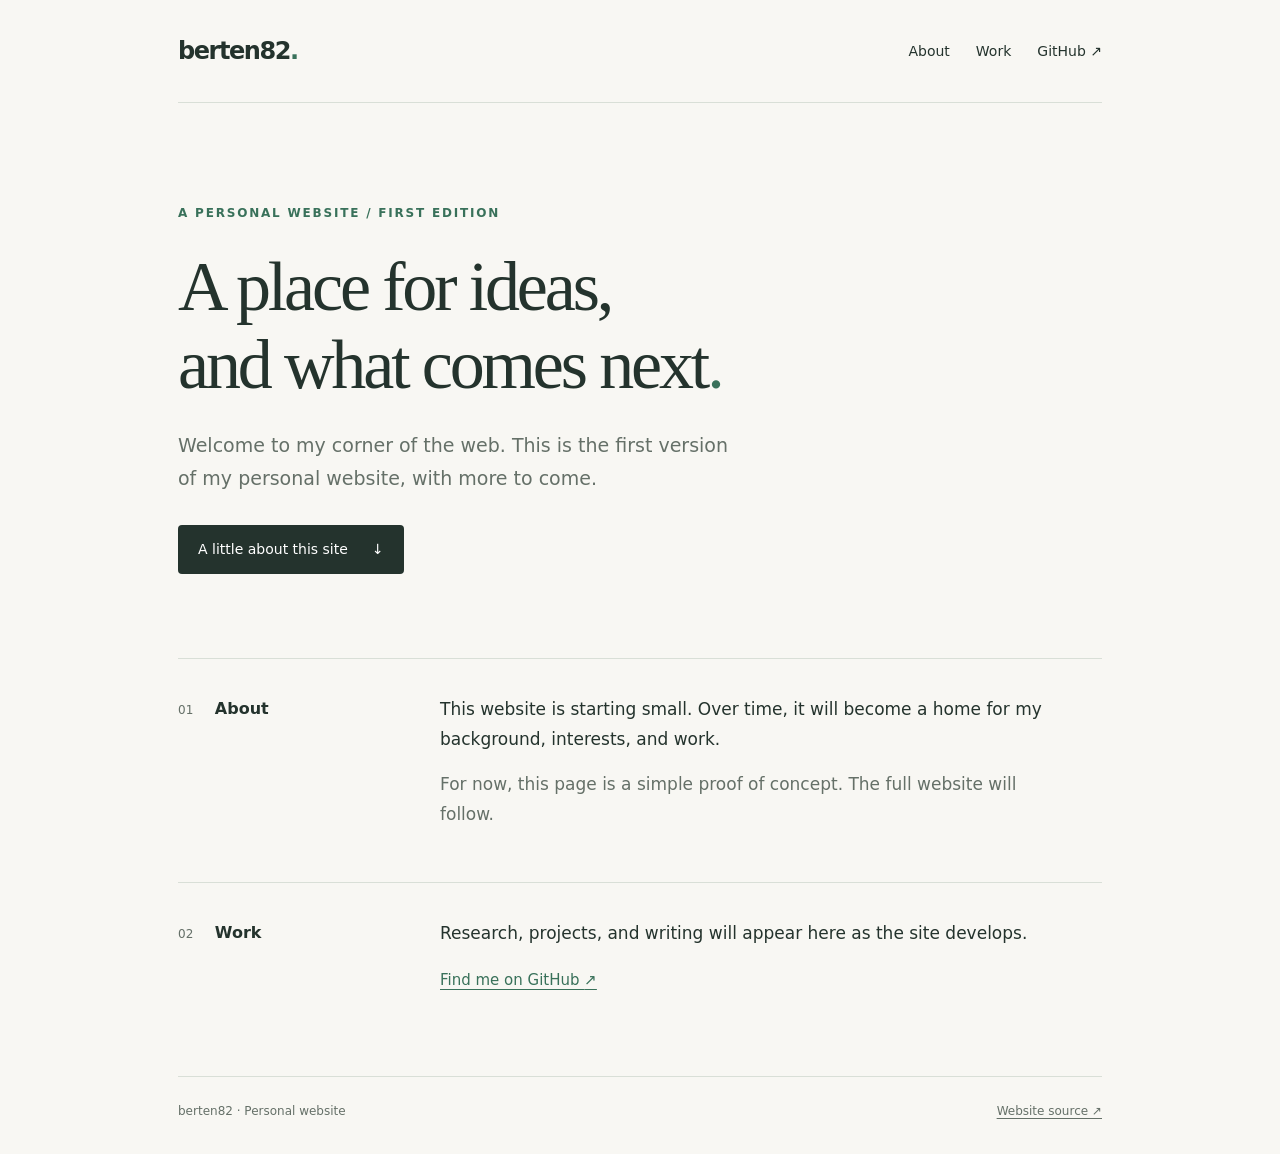
==== index.html @ 826ef854 "Create personal website proof of concept" ====
<!doctype html>
<html lang="en">
<head>
  <meta charset="utf-8">
  <meta name="viewport" content="width=device-width, initial-scale=1">
  <meta name="description" content="The personal website of berten82. A first home for future research, projects, and writing.">
  <title>berten82 | Personal website</title>
  <link rel="stylesheet" href="style.css">
</head>
<body>
  <a class="skip-link" href="#main">Skip to content</a>
  <div class="page">
    <header>
      <a class="brand" href="#home">berten82<span aria-hidden="true">.</span></a>
      <nav aria-label="Main navigation">
        <a href="#about">About</a>
        <a href="#work">Work</a>
        <a href="https://github.com/berten82">GitHub &nearr;</a>
      </nav>
    </header>
    <main id="main">
      <section class="intro" id="home" aria-labelledby="intro-title">
        <p class="eyebrow">A personal website / First edition</p>
        <h1 id="intro-title">A place for ideas,<br>and what comes next<span>.</span></h1>
        <p class="lead">Welcome to my corner of the web. This is the first version of my personal website, with more to come.</p>
        <a class="button" href="#about">A little about this site <span aria-hidden="true">&darr;</span></a>
      </section>
      <section class="section-row" id="about" aria-labelledby="about-title">
        <h2 id="about-title"><span class="number">01</span> About</h2>
        <div>
          <p>This website is starting small. Over time, it will become a home for my background, interests, and work.</p>
          <p class="muted">For now, this page is a simple proof of concept. The full website will follow.</p>
        </div>
      </section>
      <section class="section-row" id="work" aria-labelledby="work-title">
        <h2 id="work-title"><span class="number">02</span> Work</h2>
        <div>
          <p>Research, projects, and writing will appear here as the site develops.</p>
          <a class="text-link" href="https://github.com/berten82">Find me on GitHub <span aria-hidden="true">&nearr;</span></a>
        </div>
      </section>
    </main>
    <footer>
      <p>berten82 &middot; Personal website</p>
      <a href="https://github.com/berten82/berten82.github.io">Website source &nearr;</a>
    </footer>
  </div>
</body>
</html>
---- style.css ----
:root { color-scheme: light; --paper: #f8f7f3; --ink: #24332d; --muted: #657068; --accent: #39715a; --line: #d9dfd7; }
* { box-sizing: border-box; }
html { scroll-behavior: smooth; scroll-padding-top: 2rem; }
body { margin: 0; background: var(--paper); color: var(--ink); font: 17px/1.75 system-ui, -apple-system, "Segoe UI", sans-serif; }
a { color: inherit; text-underline-offset: .25em; }
a:hover { color: var(--accent); }
a:focus-visible { outline: 3px solid var(--accent); outline-offset: 6px; }
.page { max-width: 1020px; margin: auto; padding: 0 48px; }
header { display: flex; align-items: center; justify-content: space-between; gap: 24px; padding: 30px 0; border-bottom: 1px solid var(--line); }
.brand { font-size: 24px; font-weight: 650; letter-spacing: -.06em; text-decoration: none; }
.brand span, h1 span { color: var(--accent); }
nav { display: flex; flex-wrap: wrap; gap: 26px; font-size: 14px; }
nav a { text-decoration: none; }
.intro { padding: 88px 0 84px; }
.eyebrow { font-size: 12px; text-transform: uppercase; letter-spacing: .15em; color: var(--accent); font-weight: 650; }
h1 { font: normal clamp(42px, 6.2vw, 70px)/1.12 Georgia, "Times New Roman", serif; letter-spacing: -.045em; margin: 24px 0; }
.lead { max-width: 570px; color: var(--muted); font-size: 19px; margin-bottom: 30px; }
.button { display: inline-flex; align-items: center; gap: 24px; padding: 12px 20px; background: var(--ink); color: white; border-radius: 4px; text-decoration: none; font-size: 14px; }
.button:hover { background: var(--accent); color: white; }
.section-row { display: grid; grid-template-columns: 230px 1fr; gap: 32px; border-top: 1px solid var(--line); padding: 36px 0; }
h2 { font-size: 16px; font-weight: 600; margin: 0; }
.number { color: var(--muted); font-size: 12px; margin-right: 16px; font-weight: 400; }
.section-row p { margin: 0 0 16px; max-width: 610px; }
.muted { color: var(--muted); }
.text-link { color: var(--accent); font-size: 15px; }
footer { margin-top: 46px; padding: 24px 0 32px; display: flex; justify-content: space-between; gap: 16px; border-top: 1px solid var(--line); color: var(--muted); font-size: 12px; }
footer p { margin: 0; }
.skip-link { position: absolute; left: 16px; top: -80px; padding: 10px 16px; background: var(--ink); color: white; }
.skip-link:focus { top: 8px; }
@media (max-width: 640px) {
  .page { padding: 0 24px; }
  header { align-items: flex-start; gap: 18px; }
  nav { gap: 16px; padding-top: 6px; font-size: 12px; }
  .intro { padding: 60px 0; }
  .lead { font-size: 17px; }
  .section-row { grid-template-columns: 1fr; gap: 18px; padding: 28px 0; }
  footer { flex-direction: column; gap: 4px; }
}
@media (prefers-reduced-motion: reduce) { html { scroll-behavior: auto; } }
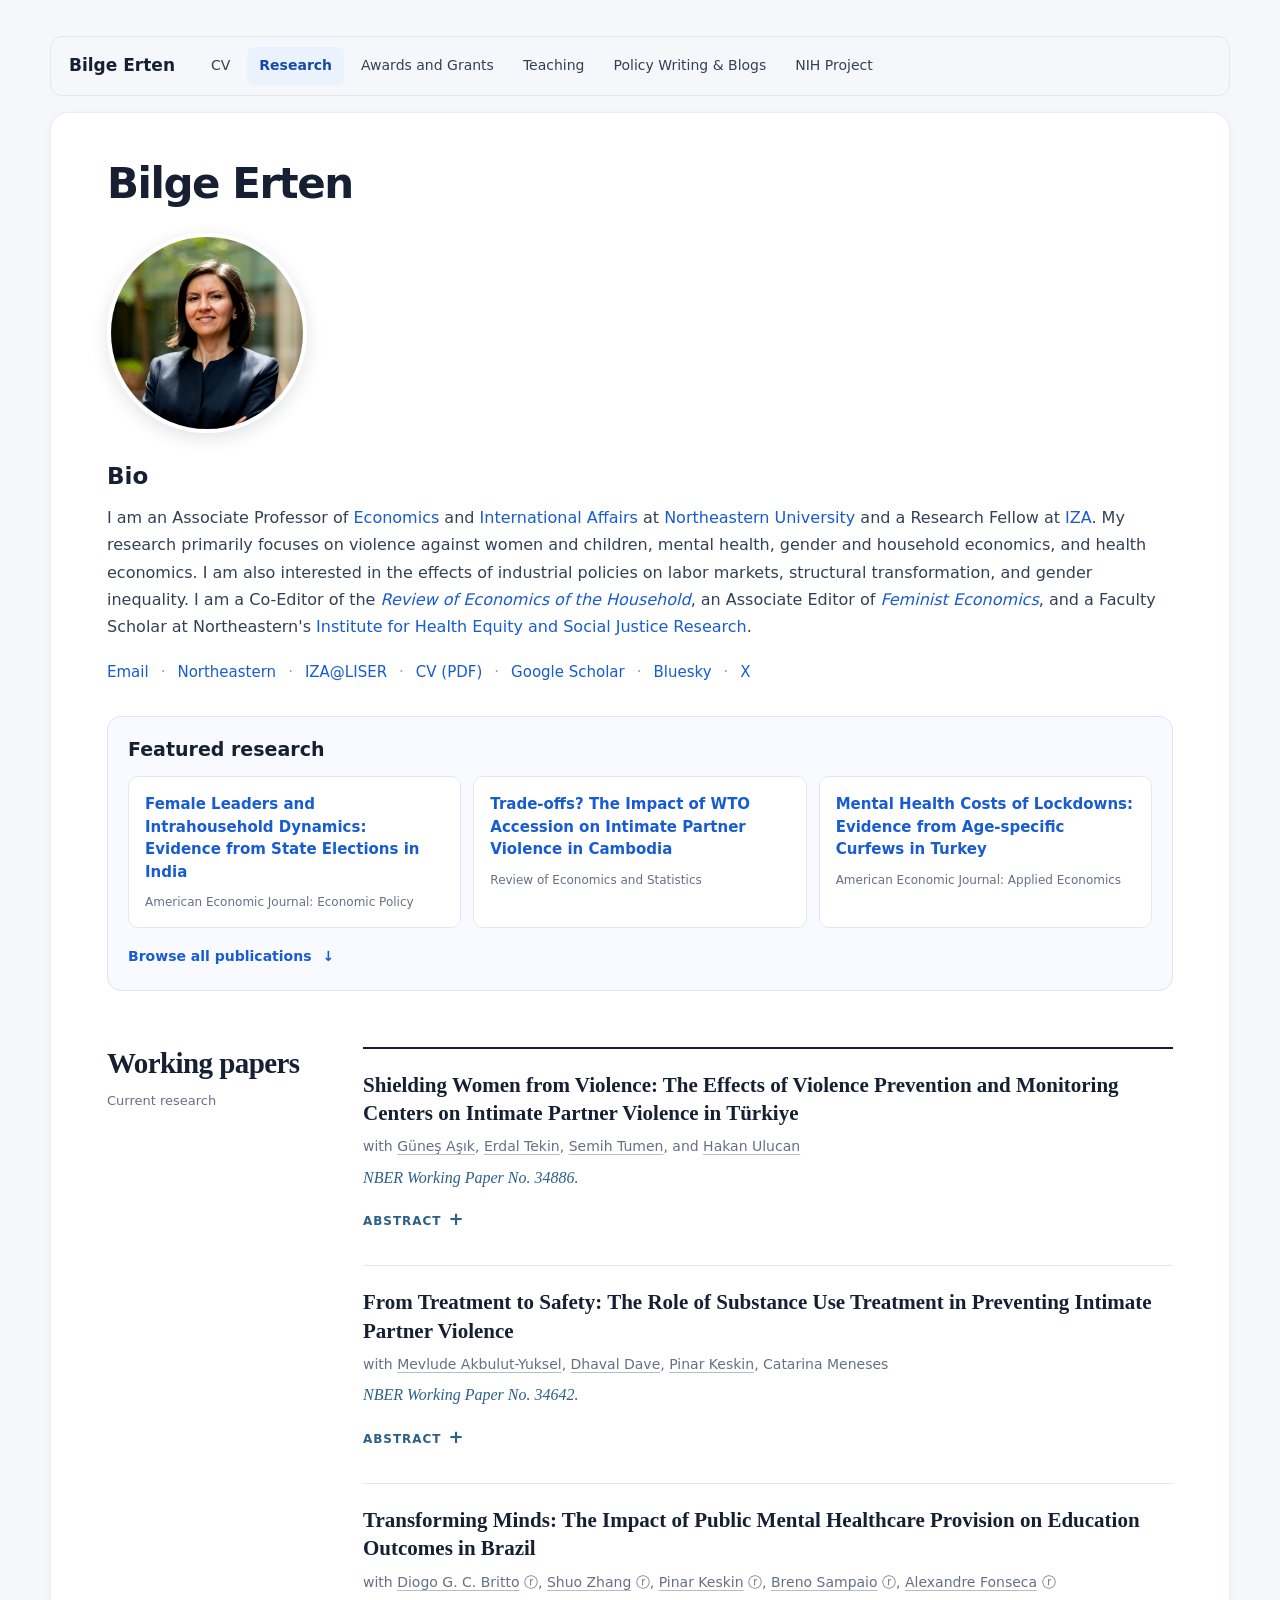
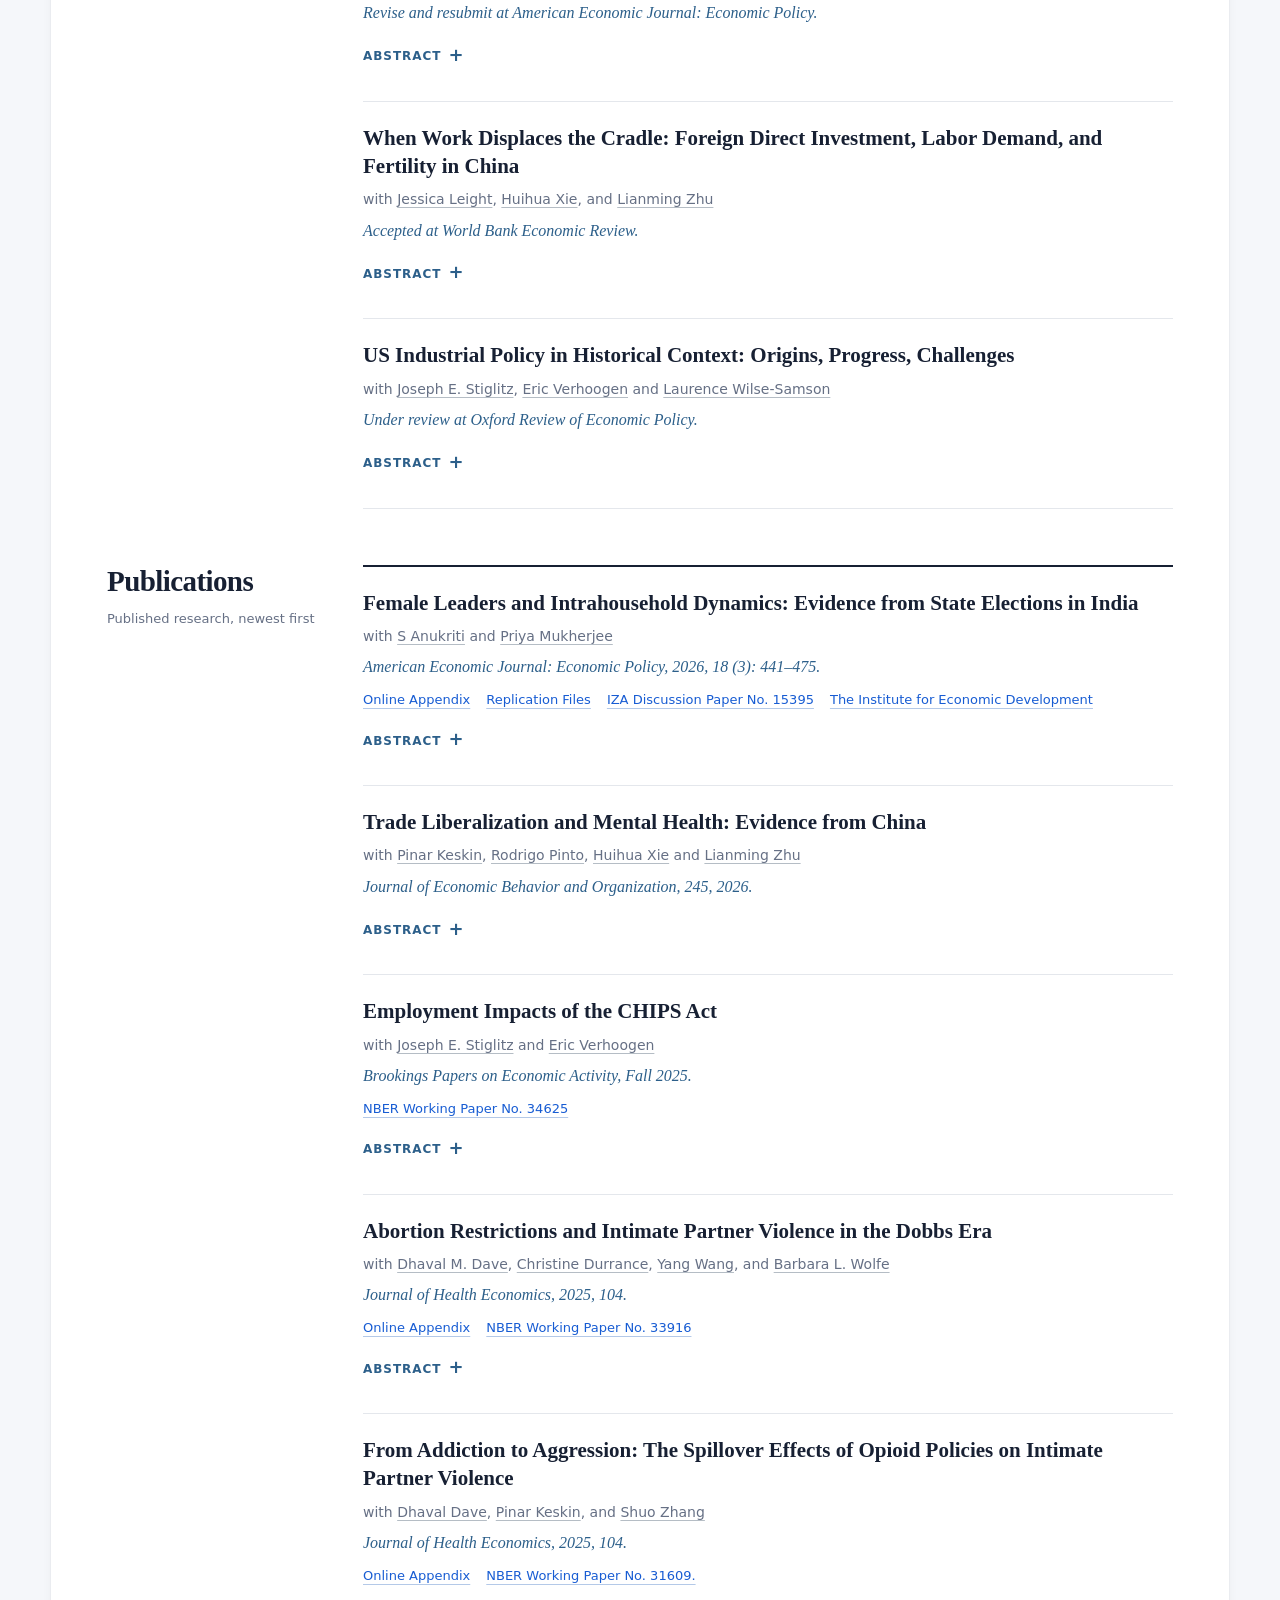
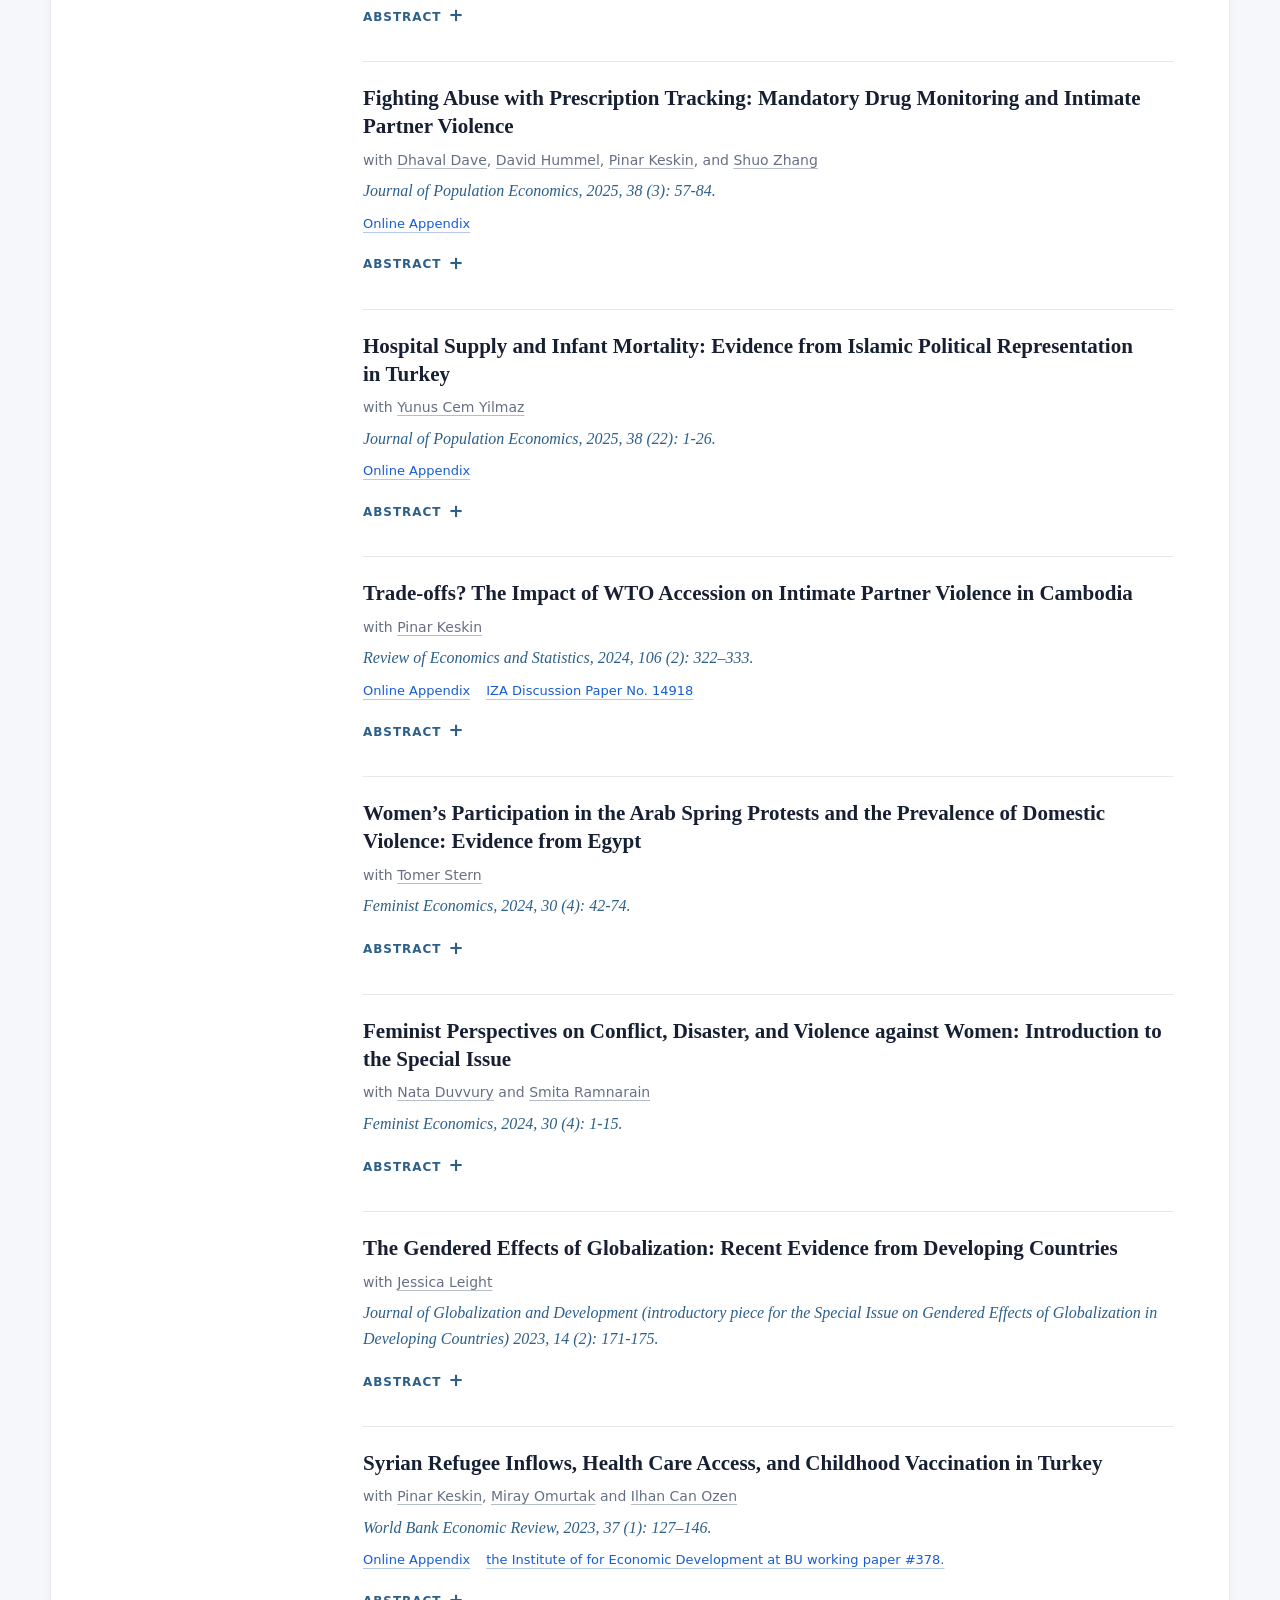
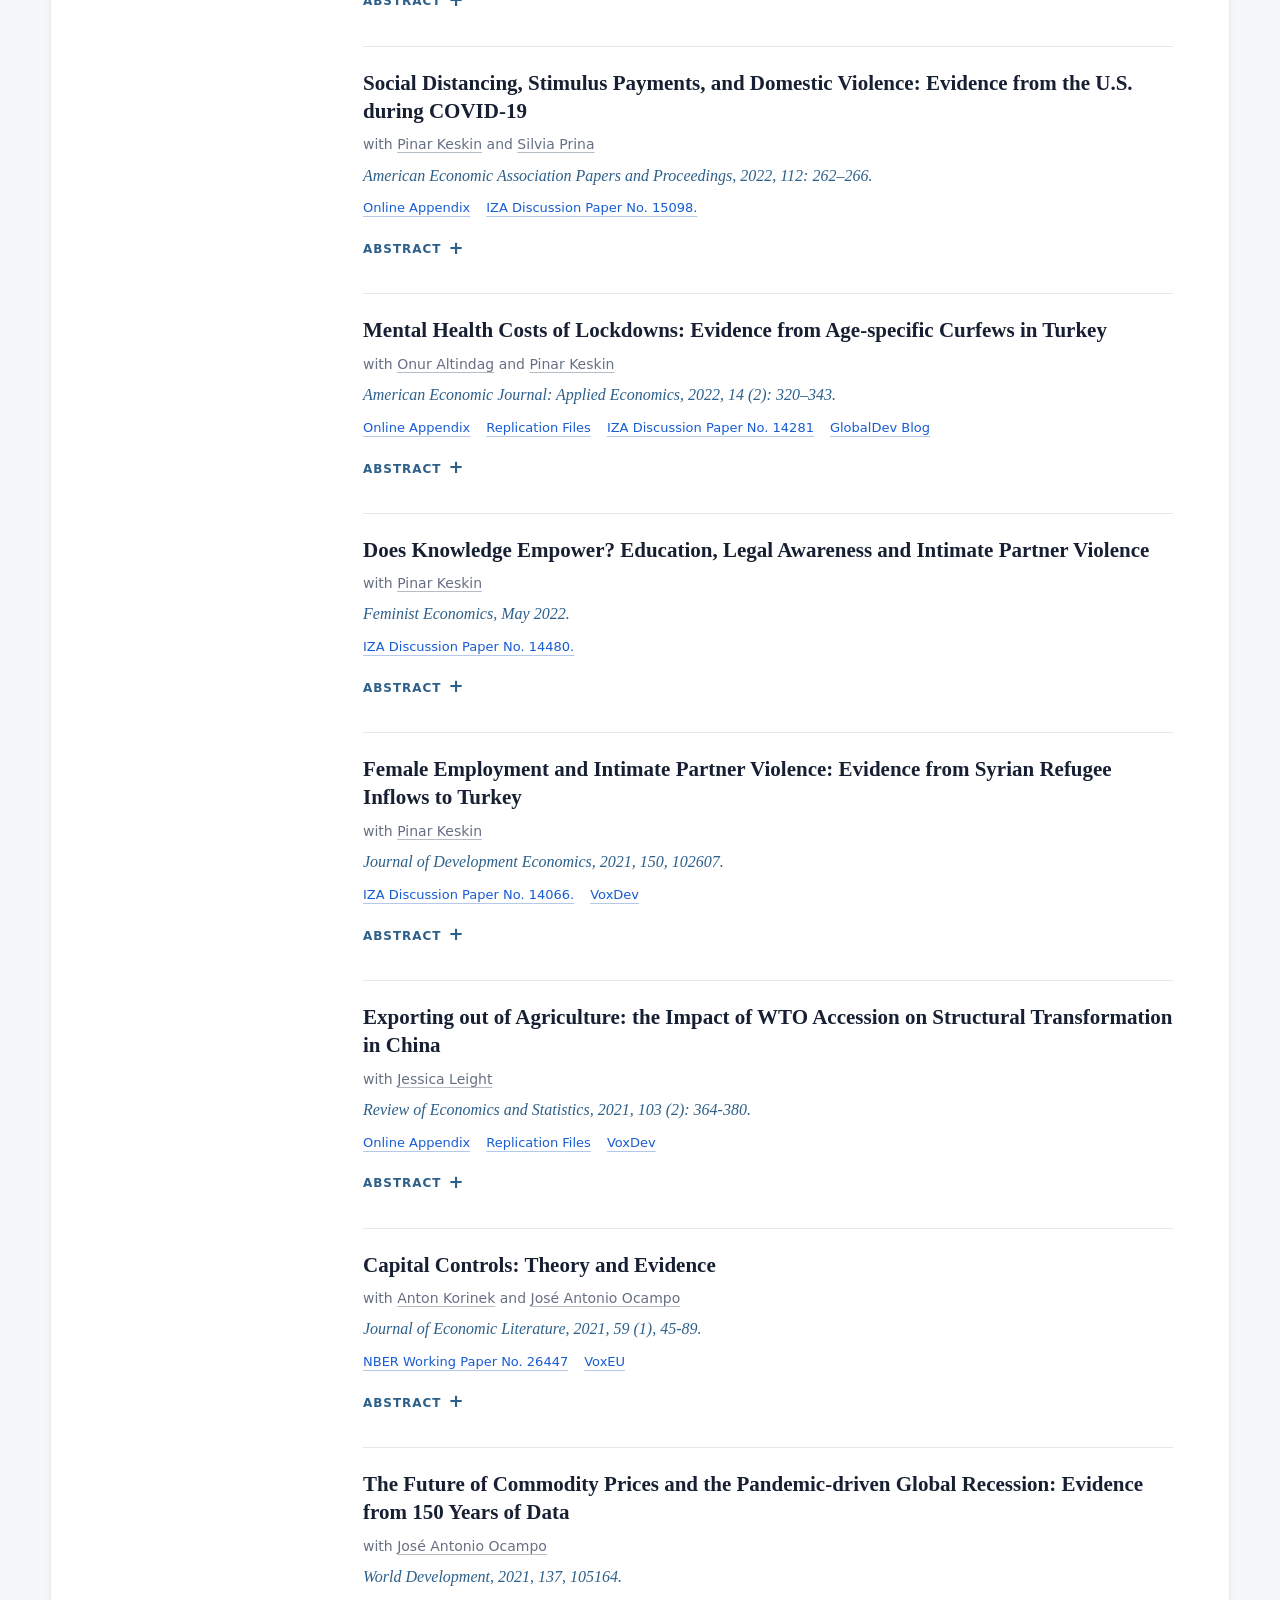
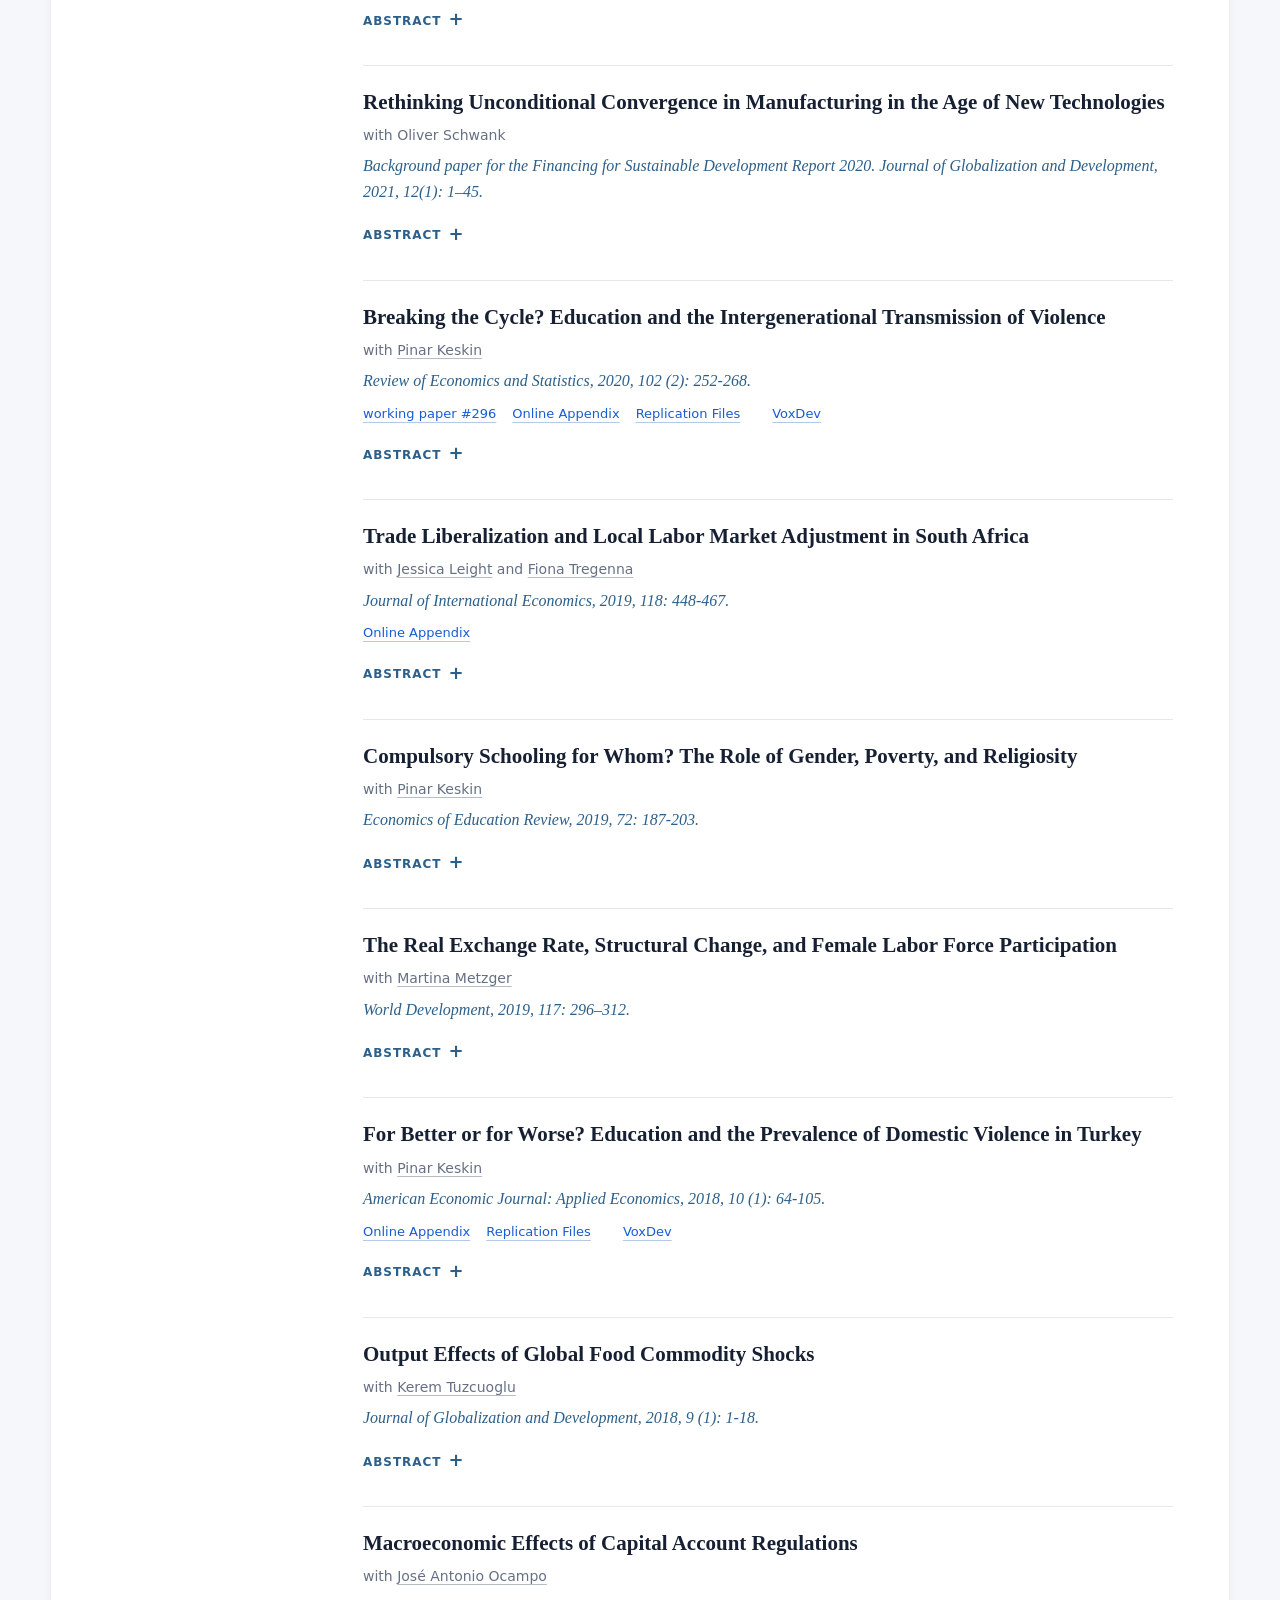
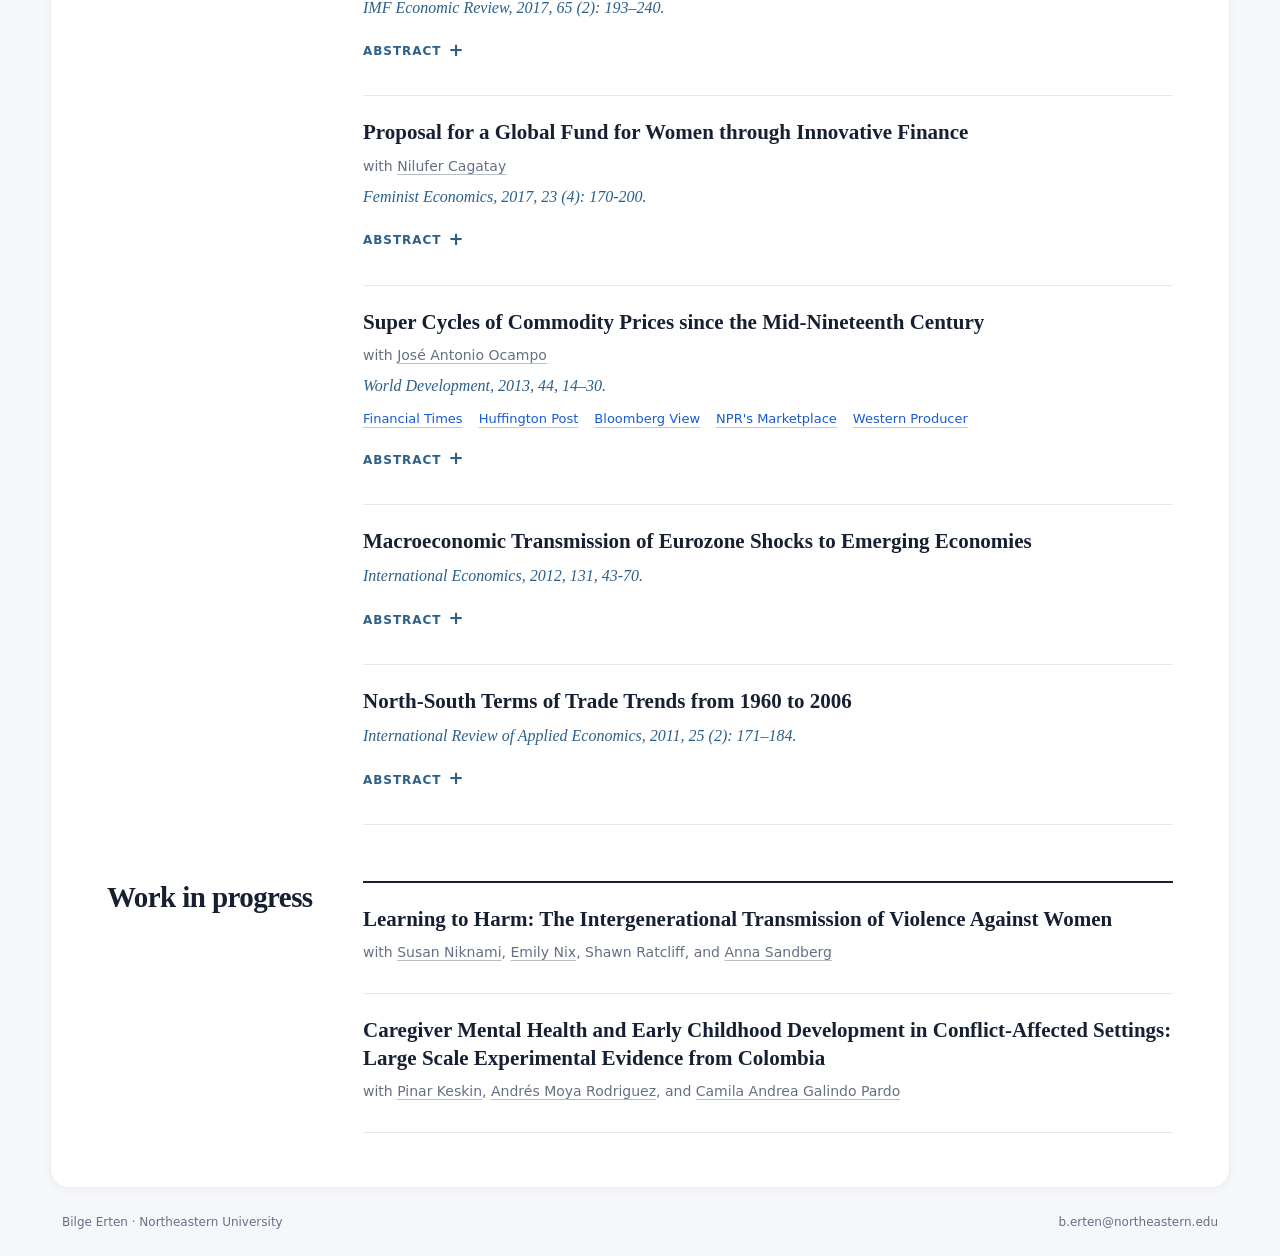
==== commit 3fc52cf9: "Build Bilge Erten academic website" ====
--- a/index.html
+++ b/index.html
@@ -1,49 +1,10 @@
 <!doctype html>
-<html lang="en">
-<head>
-  <meta charset="utf-8">
-  <meta name="viewport" content="width=device-width, initial-scale=1">
-  <meta name="description" content="The personal website of berten82. A first home for future research, projects, and writing.">
-  <title>berten82 | Personal website</title>
-  <link rel="stylesheet" href="style.css">
-</head>
-<body>
-  <a class="skip-link" href="#main">Skip to content</a>
-  <div class="page">
-    <header>
-      <a class="brand" href="#home">berten82<span aria-hidden="true">.</span></a>
-      <nav aria-label="Main navigation">
-        <a href="#about">About</a>
-        <a href="#work">Work</a>
-        <a href="https://github.com/berten82">GitHub &nearr;</a>
-      </nav>
-    </header>
-    <main id="main">
-      <section class="intro" id="home" aria-labelledby="intro-title">
-        <p class="eyebrow">A personal website / First edition</p>
-        <h1 id="intro-title">A place for ideas,<br>and what comes next<span>.</span></h1>
-        <p class="lead">Welcome to my corner of the web. This is the first version of my personal website, with more to come.</p>
-        <a class="button" href="#about">A little about this site <span aria-hidden="true">&darr;</span></a>
-      </section>
-      <section class="section-row" id="about" aria-labelledby="about-title">
-        <h2 id="about-title"><span class="number">01</span> About</h2>
-        <div>
-          <p>This website is starting small. Over time, it will become a home for my background, interests, and work.</p>
-          <p class="muted">For now, this page is a simple proof of concept. The full website will follow.</p>
-        </div>
-      </section>
-      <section class="section-row" id="work" aria-labelledby="work-title">
-        <h2 id="work-title"><span class="number">02</span> Work</h2>
-        <div>
-          <p>Research, projects, and writing will appear here as the site develops.</p>
-          <a class="text-link" href="https://github.com/berten82">Find me on GitHub <span aria-hidden="true">&nearr;</span></a>
-        </div>
-      </section>
-    </main>
-    <footer>
-      <p>berten82 &middot; Personal website</p>
-      <a href="https://github.com/berten82/berten82.github.io">Website source &nearr;</a>
-    </footer>
-  </div>
-</body>
-</html>
+<html lang="en"><head><meta charset="utf-8"><meta name="viewport" content="width=device-width, initial-scale=1">
+<title>Research | Bilge Erten</title><meta name="description" content="Bilge Erten, Associate Professor of Economics and International Affairs at Northeastern University. Research on gender, health, and development economics.">
+<link rel="icon" href="images/favicon.svg" type="image/svg+xml"><link rel="stylesheet" href="style.css"></head>
+<body><a class="skip-link" href="#main">Skip to content</a><div class="site-shell">
+<header class="site-header"><a class="brand" href="index.html">Bilge Erten</a><nav aria-label="Main navigation"><a href="cv.html">CV</a><a href="index.html#working-papers" aria-current="page">Research</a><a href="awards-grants.html">Awards and Grants</a><a href="teaching.html">Teaching</a><a href="policy-writing.html">Policy Writing & Blogs</a><a href="nih-project.html">NIH Project</a></nav></header>
+<main id="main" class="site-main"><section class="profile" aria-labelledby="profile-title"><h1 id="profile-title">Bilge Erten</h1><img class="portrait" src="images/bilge-erten.jpg" alt="Portrait of Bilge Erten" width="200" height="200"><h2>Bio</h2>
+<p>I am an Associate Professor of <a href="https://cssh.northeastern.edu/economics/">Economics</a> and <a href="https://cssh.northeastern.edu/internationalaffairs/">International Affairs</a> at <a href="https://www.northeastern.edu/">Northeastern University</a> and a Research Fellow at <a href="https://www.iza.org/">IZA</a>. My research primarily focuses on violence against women and children, mental health, gender and household economics, and health economics. I am also interested in the effects of industrial policies on labor markets, structural transformation, and gender inequality. I am a Co-Editor of the <em><a href="https://link.springer.com/journal/11150">Review of Economics of the Household</a></em>, an Associate Editor of <em><a href="https://www.tandfonline.com/toc/rfec20/current">Feminist Economics</a></em>, and a Faculty Scholar at Northeastern's <a href="https://bouve.northeastern.edu/institute-of-health-equity-social-justice-research/">Institute for Health Equity and Social Justice Research</a>.</p>
+<div class="profile-links"><a href="mailto:b.erten@northeastern.edu">Email</a><a href="https://cssh.northeastern.edu/faculty/bilge-erten/">Northeastern</a><a href="https://www.iza.org/person/27939/bilge-erten">IZA@LISER</a><a href="files/BILGEERTEN_CV.pdf">CV (PDF)</a><a href="https://scholar.google.com/citations?user=eOVtUqAAAAAJ&amp;hl=en">Google Scholar</a><a href="https://bsky.app/profile/bilgeerten.bsky.social">Bluesky</a><a href="https://x.com/BilgeErten">X</a></div></section>
+<section class="featured" aria-labelledby="featured-heading"><h2 id="featured-heading">Featured research</h2><ul role="list"><li><a href="#female-leaders-and-intrahousehold-dynamics-evidence-from-state-elections-in-india">Female Leaders and Intrahousehold Dynamics: Evidence from State Elections in India</a><span>American Economic Journal: Economic Policy</span></li><li><a href="#trade-offs-the-impact-of-wto-accession-on-intimate-partner-violence-in-cambodia">Trade-offs? The Impact of WTO Accession on Intimate Partner Violence in Cambodia</a><span>Review of Economics and Statistics</span></li><li><a href="#mental-health-costs-of-lockdowns-evidence-from-age-specific-curfews-in-turkey">Mental Health Costs of Lockdowns: Evidence from Age-specific Curfews in Turkey</a><span>American Economic Journal: Applied Economics</span></li></ul><a class="browse" href="#publications">Browse all publications <span aria-hidden="true">↓</span></a></section><section class="collection" id="working-papers"><div class="collection-heading"><h2>Working papers</h2><p>Current research</p></div><ul class="paper-list" role="list"><li class="paper" id="shielding-women-from-violence-the-effects-of-violence-prevention-and-monitoring-centers-on-intimate-partner-violence-in-turkiye"><h3><a href="https://www.nber.org/papers/w34886">Shielding Women from Violence: The Effects of Violence Prevention and Monitoring Centers on Intimate Partner Violence in Türkiye</a></h3><p class="coauthors">with <a href="https://cepr.org/about/people/gunes-asik" class="coauthor-link">Güneş Aşık</a>, <a href="https://sites.google.com/view/etekin/home" class="coauthor-link">Erdal Tekin</a>, <a href="https://www.semihtumen.com/about.html" class="coauthor-link">Semih Tumen</a>, and <a href="https://www.nber.org/people/hakan_ulucan" class="coauthor-link">Hakan Ulucan</a></p><p class="citation">NBER Working Paper No. 34886.</p><div class="resources"></div><details class="abstract"><summary>Abstract <span class="abstract-icon" aria-hidden="true"></span><span class="sr-only"> for Shielding Women from Violence: The Effects of Violence Prevention and Monitoring Centers on Intimate Partner Violence in Türkiye</span></summary><p>Intimate partner violence remains one of the most serious threats to women&#39;s safety worldwide, yet existing evidence on the effectiveness of large-scale institutional protection systems is limited and mixed. This paper evaluates the impact of Violence Prevention and Monitoring Centers on intimate partner violence (IPV) against women in Türkiye. Exploiting the staggered rollout of centers across provinces, we find that the opening of a center reduces female homicides, particularly those perpetrated by intimate partners, by approximately 20 percent. Complementary survey evidence shows that the opening of a center also reduces women&#39;s self-reported exposure to physical IPV by 20 percent, with larger effects among younger and less-educated women. Exploring potential mechanisms, we find that centers primarily reduce violence by lowering barriers to help-seeking and improving coordination across police, legal, and social services: following the opening of a center, women become more likely to seek support from women&#39;s organizations and social services, while direct applications to prosecutors decline. We find no evidence of effects on gender attitudes, labor market outcomes, relationship status, marriage market outcomes, or mental health, suggesting violence reductions operate through improved access to protection rather than changes in norms or economic independence. The estimated effects are stronger in provinces with more gender-progressive norms and stronger institutional capacity, highlighting the importance of complementary social and institutional environments.</p></details></li><li class="paper" id="from-treatment-to-safety-the-role-of-substance-use-treatment-in-preventing-intimate-partner-violence"><h3><a href="files/ADEPM_Effects%20of%20SUTs%20on%20IPV_w34642.pdf">From Treatment to Safety: The Role of Substance Use Treatment in Preventing Intimate Partner Violence</a></h3><p class="coauthors">with <a href="https://www.dal.ca/faculty/science/economics/faculty-staff/our-faculty/professors/mevlude-akbulut-yuksel.html" class="coauthor-link">Mevlude Akbulut-Yuksel</a>, <a href="https://faculty.bentley.edu/profile/ddave" class="coauthor-link">Dhaval Dave</a>, <a href="https://pinarkeskin.com/" class="coauthor-link">Pinar Keskin</a>, Catarina Meneses</p><p class="citation">NBER Working Paper No. 34642.</p><div class="resources"></div><details class="abstract"><summary>Abstract <span class="abstract-icon" aria-hidden="true"></span><span class="sr-only"> for From Treatment to Safety: The Role of Substance Use Treatment in Preventing Intimate Partner Violence</span></summary><p>Substance use is a well-established driver of intimate partner violence (IPV), with drug-related incidents posing persistent challenges for both public health and criminal justice systems. We examine how expanding access to substance use treatment (SUT) services affects IPV in the United States by leveraging variation in the opening and closing of treatment facilities at the county level. Using administrative data on IPV incidents from the National Incident-Based Reporting System at the agency level from 1998 to 2019 combined with county-level records on treatment facility information, we implement a continuous difference-in-differences research design. Our results show that adding three SUT facilities—the average annual increase per county over the sample period—reduces drug-involved IPV by about 1.5–1.7 percent. We find no evidence of significant effects on alcohol-related or non-substance-related IPV. Staggered event-study analyses confirm parallel outcome trends, across treated and non-treated counties, prior to net facility openings and lend support to a causal interpretation of the estimates. Related evidence from SUT admissions drawn from the Treatment Episode Data Set (TEDS) shows that new centers significantly raise treatment entry, particularly among men, consistent with reduced perpetration driving the observed decline in IPV exposure. Our findings highlight the role of health services infrastructure in shaping violence-related outcomes and underscore the broader public safety benefits of investment in treatment access.</p></details></li><li class="paper" id="transforming-minds-the-impact-of-public-mental-healthcare-provision-on-education-outcomes-in-brazil"><h3><a href="files/BZEKSF_Transforming%20minds_2025.pdf">Transforming Minds: The Impact of Public Mental Healthcare Provision on Education Outcomes in Brazil</a></h3><p class="coauthors">with <a href="https://sites.google.com/site/diogobrittoecon/" class="coauthor-link">Diogo G. C. Britto</a> ⓡ, <a href="https://www.shuo-zhang.com/" class="coauthor-link">Shuo Zhang</a> ⓡ, <a href="https://pinarkeskin.com/" class="coauthor-link">Pinar Keskin</a> ⓡ, <a href="https://sites.google.com/view/brenosampaio/" class="coauthor-link">Breno Sampaio</a> ⓡ, <a href="https://sites.google.com/view/alexandrefonseca/home" class="coauthor-link">Alexandre Fonseca</a> ⓡ</p><p class="citation">Revise and resubmit at American Economic Journal: Economic Policy.</p><div class="resources"></div><details class="abstract"><summary>Abstract <span class="abstract-icon" aria-hidden="true"></span><span class="sr-only"> for Transforming Minds: The Impact of Public Mental Healthcare Provision on Education Outcomes in Brazil</span></summary><p class="abstract-note">Abstract from the December 2025 working-paper version.</p><p>We present the first causal evidence that large-scale provision of public mental health services improves educational outcomes for children. We exploit the roll-out of Juvenile Psychosocial Care Centers (CAPS), which were introduced as a community-based substitute for inpatient mental healthcare, across municipalities in Brazil. Using unique nationwide data linking multiple large administrative datasets, we find that these centers increased the provision of mental health services for children through public outpatient care. Following a juvenile CAPS opening, children in treated municipalities experienced an increase in their probability of remaining enrolled in school by up to 1.6 percentage points. These effects are concentrated among children from relatively more disadvantaged backgrounds, with mothers who have not completed high school and who live in lower-income municipalities. The increases in enrollment are more pronounced for boys, who are twice as likely to receive treatment and at younger ages due to the early onset of the mental conditions they typically experience. Our findings indicate that providing accessible mental health services through community-based centers can significantly enhance educational outcomes for children.</p></details></li><li class="paper" id="when-work-displaces-the-cradle-foreign-direct-investment-labor-demand-and-fertility-in-china"><h3><a href="https://www.jessicaleight.com/uploads/1/3/2/3/13234647/erten_et_al._fdi_liberalization.pdf">When Work Displaces the Cradle: Foreign Direct Investment, Labor Demand, and Fertility in China</a></h3><p class="coauthors">with <a href="https://www.jessicaleight.com/" class="coauthor-link">Jessica Leight</a>, <a href="https://sites.google.com/view/huihua-xie/home" class="coauthor-link">Huihua Xie</a>, and <a href="https://www.iser.osaka-u.ac.jp/en/members/faculty/7000017544" class="coauthor-link">Lianming Zhu</a></p><p class="citation">Accepted at World Bank Economic Review.</p><div class="resources"></div><details class="abstract"><summary>Abstract <span class="abstract-icon" aria-hidden="true"></span><span class="sr-only"> for When Work Displaces the Cradle: Foreign Direct Investment, Labor Demand, and Fertility in China</span></summary><p class="abstract-note">Abstract from the September 2026 working-paper version.</p><p>China’s integration into the global market is widely viewed as central to its economic development, yet evidence on its demographic effects remains limited. We leverage a novel dataset tracking industry-specific foreign direct investment (FDI) regulation in China from 1997–2011 to examine whether FDI liberalization shifts marriage and fertility. Using a shift-share policy shock at the county level linked to census data, we find that counties more exposed to liberalization experience substantial relative declines in marriage and birth rates, set against already low fertility, and a disproportionate decline in male versus female births. These effects are concentrated in rural areas and driven by symmetric transitions of men and women out of agriculture into manufacturing and services. We find no evidence that differential labor market gains for women or rising education explain the fertility decline. The results show that broad, gender-neutral globalization shocks can alter demographic patterns even in low-fertility contexts.</p></details></li><li class="paper" id="us-industrial-policy-in-historical-context-origins-progress-challenges"><h3><a href="files/US%20industrial%20policy%20in%20historical%20context.pdf">US Industrial Policy in Historical Context: Origins, Progress, Challenges</a></h3><p class="coauthors">with <a href="https://business.columbia.edu/stiglitz" class="coauthor-link">Joseph E. Stiglitz</a>, <a href="https://www.columbia.edu/~ev2124/" class="coauthor-link">Eric Verhoogen</a> and <a href="https://lwilsesamson.com/" class="coauthor-link">Laurence Wilse-Samson</a></p><p class="citation">Under review at Oxford Review of Economic Policy.</p><div class="resources"></div><details class="abstract"><summary>Abstract <span class="abstract-icon" aria-hidden="true"></span><span class="sr-only"> for US Industrial Policy in Historical Context: Origins, Progress, Challenges</span></summary><p>The CHIPS and Science Act and the Inflation Reduction Act of 2022 signaled a renewed political commitment to industrial policy in the United States, after decades of bipartisan skepticism toward state-led economic intervention. This paper places the recent revival in historical perspective by assembling a comprehensive dataset on federal US industrial policy spanning 1962 to 2024. We integrate on-budget spending, off-budget tax expenditures, and federal financial instruments to measure industrial policy consistently across sectors and time. Over time, US industrial policy shifted from visible direct subsidies toward less visible tax expenditures and indirect tools, which received less political attention despite being of comparable economic size. We also document the importance of federal credit programs, as well as high-level changes in trade protection. We compare US expenditures to those of other countries; when measured comprehensively, US expenditures as a share of GDP remain below those of several European economies and likely below those of China. Recent US legislative actions represent a renewed commitment to industrial policy rather than a sharp break with the past.</p></details></li></ul></section><section class="collection" id="publications"><div class="collection-heading"><h2>Publications</h2><p>Published research, newest first</p></div><ul class="paper-list" role="list"><li class="paper" id="female-leaders-and-intrahousehold-dynamics-evidence-from-state-elections-in-india"><h3><a href="files/Anukriti-Erten-Mukherjee%20AEJPol%202026.pdf">Female Leaders and Intrahousehold Dynamics: Evidence from State Elections in India</a></h3><p class="coauthors">with <a href="https://sites.google.com/view/s-anukriti/home" class="coauthor-link">S Anukriti</a> and <a href="https://www.iza.org/index.php/person/32640/priya-mukherjee" class="coauthor-link">Priya Mukherjee</a></p><p class="citation">American Economic Journal: Economic Policy, 2026, 18 (3): 441–475.</p><div class="resources"><a href="files/Anukriti-Erten-Mukherjee%20AEJPol%202026%20Online%20Appendix.pdf">Online Appendix</a><a href="https://reproducibility.worldbank.org/catalog/400">Replication Files</a><a href="https://www.iza.org/publications/dp/15395/womens-political-representation-and-intimate-partner-violence">IZA Discussion Paper No. 15395</a><a href="https://www.bu.edu/econ/files/2022/06/AEM_June2022.pdf">The Institute for Economic Development</a></div><details class="abstract"><summary>Abstract <span class="abstract-icon" aria-hidden="true"></span><span class="sr-only"> for Female Leaders and Intrahousehold Dynamics: Evidence from State Elections in India</span></summary><p>We study the impact of women’s political representation on the well-being of their female constituents, specifically in the domain of health. Increasing women’s political representation leads to greater public provision of reproductive health care services in rural areas. Consequently, rural women can exercise greater control over their reproductive choices through the adoption of modern contraception and increased birth spacing. However, these positive impacts are accompanied by an increase in intimate partner violence against women. The increase in spousal abuse is particularly pronounced among women whose husbands prefer to have additional sons, suggesting that the wife’s greater contraceptive use triggers marital conflict.</p></details></li><li class="paper" id="trade-liberalization-and-mental-health-evidence-from-china"><h3><a href="files/China%20Mental%20Health.pdf">Trade Liberalization and Mental Health: Evidence from China</a></h3><p class="coauthors">with <a href="https://pinarkeskin.com/" class="coauthor-link">Pinar Keskin</a>, <a href="https://www.rodrigopinto.net/" class="coauthor-link">Rodrigo Pinto</a>, <a href="https://sites.google.com/view/huihua-xie/home" class="coauthor-link">Huihua Xie</a> and <a href="https://www.iser.osaka-u.ac.jp/en/members/faculty/7000017544" class="coauthor-link">Lianming Zhu</a></p><p class="citation">Journal of Economic Behavior and Organization, 245, 2026.</p><div class="resources"></div><details class="abstract"><summary>Abstract <span class="abstract-icon" aria-hidden="true"></span><span class="sr-only"> for Trade Liberalization and Mental Health: Evidence from China</span></summary><p class="abstract-note">Abstract from the May 2025 working-paper version.</p><p>Mental health conditions pose serious challenges to children’s ability to learn and regulate their emotions, directly impacting their human capital development, with depressive disorders being among the most common. We leverage a change in international trade policy to examine how early childhood economic shocks influence adolescent mental health, with a specific focus on the prevalence of depression among teenagers in China. The United States granted China permanent normal trade relations (PNTR) in 2002, which substantially increased access of Chinese producers to U.S. market. Exploiting variation in tariff uncertainty faced by Chinese regions pre-2002, we find that the affected regions experienced a relative increase in average income per worker and structural transformation after the policy change. Children born in more exposed regions experience a significant relative improvement in their mental health outcomes during adolescence. We elucidate several potential mechanisms, including parental income, early childhood investments, and at-home care provision. We further show that selective migration, parental absence, or fertility decline are unlikely to account for the changes we document. Our findings highlight the importance of potential mental health improvements stemming from early exposure to trade reforms that expand access to global markets.</p></details></li><li class="paper" id="employment-impacts-of-the-chips-act"><h3><a href="files/ErtenStiglitz%26VerhoogenBPEAforthcoming.pdf">Employment Impacts of the CHIPS Act</a></h3><p class="coauthors">with <a href="https://business.columbia.edu/stiglitz" class="coauthor-link">Joseph E. Stiglitz</a> and <a href="https://www.columbia.edu/~ev2124/" class="coauthor-link">Eric Verhoogen</a></p><p class="citation">Brookings Papers on Economic Activity, Fall 2025.</p><div class="resources"><a href="files/ErtenStiglitz%26VerhoogenBPEAforthcoming.pdf">NBER Working Paper No. 34625</a></div><details class="abstract"><summary>Abstract <span class="abstract-icon" aria-hidden="true"></span><span class="sr-only"> for Employment Impacts of the CHIPS Act</span></summary><p>The CHIPS and Science Act, enacted in August 2022, is a key element of the revival of U.S. industrial policy. We examine the short-term employment effects of the act. Drawing on quarterly industry-bycounty data from the Quarterly Census of Employment and Wages (QCEW), we implement two countylevel difference-in-difference designs, the first comparing counties with pre-existing semiconductor facilities to other counties with high-tech industries and the second comparing counties with semiconductor fabrication facilities (which were targeted for the bulk of the CHIPS funding) to counties with non-fabrication semiconductor facilities. Using both approaches, we find robust, positive employment impacts in affected counties. The effects began at the time of the passage in the Senate of a precursor bill, in anticipation of the signing of the CHIPS Act. Our preferred estimates suggest an increase of 110 jobs per affected county in the first design and 180 jobs per affected county in the second design. We also find robust positive impacts on local construction employment. Evidence on total employment and GDP at the county level, as well as on employment in upstream input sectors, is mixed. Simple backof-the-envelope calculations (which come with caveats) suggest national direct employment effects of approximately 15,000-16,000 jobs in the core semiconductor sector and indirect effects of 28,000-35,000 jobs in related sectors.</p></details></li><li class="paper" id="abortion-restrictions-and-intimate-partner-violence-in-the-dobbs-era"><h3><a href="files/Dave_Durrance_Erten_Wang_Wolfe_JHE_2025.pdf">Abortion Restrictions and Intimate Partner Violence in the Dobbs Era</a></h3><p class="coauthors">with <a href="https://faculty.bentley.edu/profile/ddave" class="coauthor-link">Dhaval M. Dave</a>, <a href="https://lafollette.wisc.edu/people/durrance-christine/" class="coauthor-link">Christine Durrance</a>, <a href="https://yangwanghealthecon.github.io/" class="coauthor-link">Yang Wang</a>, and <a href="https://lafollette.wisc.edu/people/wolfe-barbara/" class="coauthor-link">Barbara L. Wolfe</a></p><p class="citation">Journal of Health Economics, 2025, 104.</p><div class="resources"><a href="files/Dave_Durrance_Erten_Wang_Wolfe_JHE_2025_Online_Appendix.pdf">Online Appendix</a><a href="https://www.nber.org/papers/w33916">NBER Working Paper No. 33916</a></div><details class="abstract"><summary>Abstract <span class="abstract-icon" aria-hidden="true"></span><span class="sr-only"> for Abortion Restrictions and Intimate Partner Violence in the Dobbs Era</span></summary><p>In overturning Roe v. Wade and triggering laws in many states that ban or severely restrict abortion, the Supreme Court ’s landmark 2022 Dobbs decision dramatically altered the landscape of reproductive health in the U.S. Prior research has highlighted the far-reaching impact of abortion restrictions for women and families, which extend beyond their proximate effects on abortions, births, and fertility. We provide some of the first causal evidence on how abortion restrictions in the post-Dobbs era have impacted women ’s risk of exposure to intimate partner violence (IPV). IPV is the most common form of violence experienced by women, and changes in access to abortion may generate unintended effects on various inputs (economic resources, stress, intra-household bargaining) that could affect relationship dynamics and raise the risk of IPV. Leveraging information on IPV incidents reported to law enforcement from 2017 – 2023 combined with post-Dobbs changes in county-level travel distance to abortion facilities, analyses are based on a generalized difference-in-differences approach. We find that abortion restrictions – alternately measured by the increase in travel distance and by the presence of a near-total ban – significantly increased the rate of IPV for reproductive-age women in treated counties by about seven to 10 percent. These estimates imply at least 9000 additional incidents of IPV among women in the treated “trigger ban” states, which is predicted to add over $1.24 billion in social costs.</p></details></li><li class="paper" id="from-addiction-to-aggression-the-spillover-effects-of-opioid-policies-on-intimate-partner-violence"><h3><a href="files/Dave_Erten_Keskin_Zhang_JHE_2025.pdf">From Addiction to Aggression: The Spillover Effects of Opioid Policies on Intimate Partner Violence</a></h3><p class="coauthors">with <a href="https://faculty.bentley.edu/profile/ddave" class="coauthor-link">Dhaval Dave</a>, <a href="https://pinarkeskin.com/" class="coauthor-link">Pinar Keskin</a>, and <a href="https://www.shuo-zhang.com/" class="coauthor-link">Shuo Zhang</a></p><p class="citation">Journal of Health Economics, 2025, 104.</p><div class="resources"><a href="files/Dave_Erten_Keskin_Zhang_JHE_2025_Online_Appendix.pdf">Online Appendix</a><a href="https://www.nber.org/papers/w31609">NBER Working Paper No. 31609.</a></div><details class="abstract"><summary>Abstract <span class="abstract-icon" aria-hidden="true"></span><span class="sr-only"> for From Addiction to Aggression: The Spillover Effects of Opioid Policies on Intimate Partner Violence</span></summary><p>Substance abuse is a major risk factor for intimate partner violence (IPV). We investigate how a key supply-side intervention – the abuse-deterrent reformulation of a widely-diverted opioid, OxyContin – affected IPV. Our results indicate counties with greater baseline rates of prescription opioid usage experienced relatively larger declines in IPV after OxyContin’s reformulation. The reformulation reduced IPV only in states with smaller illicit drug markets, while states with larger illicit drug markets experienced increased heroin-involved IPV due to substitution towards illicit opioids. Our results underscore the importance of identifying populations at high risk of substitution to illicit opioids and moderating this risk with evidence-based policies.</p></details></li><li class="paper" id="fighting-abuse-with-prescription-tracking-mandatory-drug-monitoring-and-intimate-partner-violence"><h3><a href="files/Dave_Erten_Hummel_Keskin_Zhang_PDMP_IPV_2025.pdf">Fighting Abuse with Prescription Tracking: Mandatory Drug Monitoring and Intimate Partner Violence</a></h3><p class="coauthors">with <a href="https://faculty.bentley.edu/profile/ddave" class="coauthor-link">Dhaval Dave</a>, <a href="https://dwh3.phd/" class="coauthor-link">David Hummel</a>, <a href="https://pinarkeskin.com/" class="coauthor-link">Pinar Keskin</a>, and <a href="https://www.shuo-zhang.com/" class="coauthor-link">Shuo Zhang</a></p><p class="citation">Journal of Population Economics, 2025, 38 (3): 57-84.</p><div class="resources"><a href="files/Dave_Erten_Hummel_Keskin_Zhang_PDMP_IPV_2025_Appendix.pdf">Online Appendix</a></div><details class="abstract"><summary>Abstract <span class="abstract-icon" aria-hidden="true"></span><span class="sr-only"> for Fighting Abuse with Prescription Tracking: Mandatory Drug Monitoring and Intimate Partner Violence</span></summary><p>The opioid crisis generates broader societal harms beyond direct health and economic effects, impacting non-users through adverse spillovers on children, families, and communities. We study the spillover effects of a supply-side policy aimed at reducing overprescription of opioids on women’s well-being by examining its effects on intimate partner violence (IPV) in the United States. Using administrative data on incidents reported to law enforcement, in conjunction with quasi-experimental variation in the adoption of stringent mandatory-access prescription drug monitoring programs, we find that these policies generate a downstream benefit for women by significantly reducing their overall exposure to IPV and IPV-involved injuries by 9 to 10%. The strongest effects are experienced by groups with higher rates of opioid consumption at baseline, including non-Hispanic Whites. Our findings also show a significant increase in heroin-involved IPV incidents, suggesting substitution into illicit drug consumption. However, since heroin-related IPV accounts for less than 1% of all incidents, its increase among highly opioid-dependent individuals does not offset the overall decline in total IPV incidents in affected states. Our results highlight the need to identify high-risk groups prone to switching to illicit opioids and to address this risk through evidence-based policies.</p></details></li><li class="paper" id="hospital-supply-and-infant-mortality-evidence-from-islamic-political-representation-in-turkey"><h3><a href="files/Erten_Yilmaz_2025.pdf">Hospital Supply and Infant Mortality: Evidence from Islamic Political Representation in Turkey</a></h3><p class="coauthors">with <a href="https://cssh.northeastern.edu/student/yunus-cem-yilmaz/" class="coauthor-link">Yunus Cem Yilmaz</a></p><p class="citation">Journal of Population Economics, 2025, 38 (22): 1-26.</p><div class="resources"><a href="files/Erten_Yilmaz_Online_Appendix_2025.pdf">Online Appendix</a></div><details class="abstract"><summary>Abstract <span class="abstract-icon" aria-hidden="true"></span><span class="sr-only"> for Hospital Supply and Infant Mortality: Evidence from Islamic Political Representation in Turkey</span></summary><p>We investigate the impact of healthcare facility supply on infant mortality by exploiting a change in local governments in Turkey as a quasi-exogenous shock to local hospital supply. Using a regression discontinuity design, we find a significant decline in infant mortality in municipalities where an Islamic mayor was barely elected. Exploring potential channels, we document a significant increase in the number and size of hospitals and health clinics in treated municipalities. Moreover, children in these municipalities are more likely to be born in government facilities, receive treatment for cough and fever, benefit from a greater number of childhood vaccinations, and have more prenatal care visits before birth. Our findings highlight that investments in public healthcare facilities in disadvantaged areas can have substantial effects on the survival of infants.</p></details></li><li class="paper" id="trade-offs-the-impact-of-wto-accession-on-intimate-partner-violence-in-cambodia"><h3><a href="files/Erten_Keskin_RESTAT_2024.pdf">Trade-offs? The Impact of WTO Accession on Intimate Partner Violence in Cambodia</a></h3><p class="coauthors">with <a href="https://pinarkeskin.com/" class="coauthor-link">Pinar Keskin</a></p><p class="citation">Review of Economics and Statistics, 2024, 106 (2): 322–333.</p><div class="resources"><a href="files/Erten_Keskin_RESTAT_2024_online_appendix.pdf">Online Appendix</a><a href="https://www.iza.org/publications/dp/14918/trade-offs-the-impact-of-wto-accession-on-intimate-partner-violence-in-cambodia">IZA Discussion Paper No. 14918</a></div><details class="abstract"><summary>Abstract <span class="abstract-icon" aria-hidden="true"></span><span class="sr-only"> for Trade-offs? The Impact of WTO Accession on Intimate Partner Violence in Cambodia</span></summary><p>We study the impact of trade-induced changes in labor market conditions on violence within the household. We exploit the local labor demand shocks generated by Cambodia’s WTO accession to assess how changes in the employment of women relative to men affected the risk of intimate partner violence. We document that men in districts facing larger tariff reductions experienced a significant decline in paid employment, whereas women in harder-hit districts increased their entry into the labor force. These changes in employment patterns triggered backlash effects by increasing intimate partner violence, without changes in marriage, fertility, psychological distress, or household consumption.</p></details></li><li class="paper" id="women-s-participation-in-the-arab-spring-protests-and-the-prevalence-of-domestic-violence-evidence-from-egypt"><h3><a href="files/Erten_Stern_2024.pdf">Women’s Participation in the Arab Spring Protests and the Prevalence of Domestic Violence: Evidence from Egypt</a></h3><p class="coauthors">with <a href="https://www.sterntomer.com/home" class="coauthor-link">Tomer Stern</a></p><p class="citation">Feminist Economics, 2024, 30 (4): 42-74.</p><div class="resources"></div><details class="abstract"><summary>Abstract <span class="abstract-icon" aria-hidden="true"></span><span class="sr-only"> for Women’s Participation in the Arab Spring Protests and the Prevalence of Domestic Violence: Evidence from Egypt</span></summary><p>During the Arab Spring protests, Egyptian women demonstrated in streets in unprecedented numbers, challenging societal norms about women’s roles and rights. Using a triple difference approach and nationally representative DHS data, this study exploits regional variation in protest intensity and women’s participation in the protests from 2011 to 2014 to examine the changes in women’s risk of experiencing domestic violence. Results show that women experienced a significant decline in their probability of experiencing physical, sexual, and psychological violence from their intimate partners in regions more exposed to women’s political participation in Arab Spring protests. Exploring potential channels, the study finds a significant increase in women’s decisionmaking power in more affected regions, without significant changes in attitudes toward domestic violence or labor market outcomes. These effects underscore the role of increased visibility of women in public spaces in empowering women and reducing their experience of intimate partner violence.</p></details></li><li class="paper" id="feminist-perspectives-on-conflict-disaster-and-violence-against-women-introduction-to-the-special-issue"><h3><a href="files/Duvvury_Erten_Ramnarain_2024.pdf">Feminist Perspectives on Conflict, Disaster, and Violence against Women: Introduction to the Special Issue</a></h3><p class="coauthors">with <a href="https://research.universityofgalway.ie/en/persons/nata-duvvury/" class="coauthor-link">Nata Duvvury</a> and <a href="https://web.uri.edu/economics/meet/smita-ramnarain/" class="coauthor-link">Smita Ramnarain</a></p><p class="citation">Feminist Economics, 2024, 30 (4): 1-15.</p><div class="resources"></div><details class="abstract"><summary>Abstract <span class="abstract-icon" aria-hidden="true"></span><span class="sr-only"> for Feminist Perspectives on Conflict, Disaster, and Violence against Women: Introduction to the Special Issue</span></summary><p>Violence against women (VAW) is widely recognized as a pervasive, global problem that is associated with poor health and economic outcomes for women and children. Women are disproportionately exposed to physical, sexual, and psychological violence during volent conflicts and political upheavals. Similarly, research on disasters indicates a disproportionate impact of such events on women and girls, with an increase in physical and sexual VAW, specific deprivations, and child marriage. This special issue is focused on providing a feminist understanding of the economic drivers and impacts of conflict and disaster on VAW, both within and outside the home. The introduction provides an overview of the contributions and interventions in this special issue, highlighting the complex links between conflict or disaster with VAW. This collection of articles also points to the large gaps in terms of integrating feminist perspectives into the international architecture for post-conflict or post-disaster aid and reconstruction.</p></details></li><li class="paper" id="the-gendered-effects-of-globalization-recent-evidence-from-developing-countries"><h3><a href="files/Erten_Leight_JGD_2023.pdf">The Gendered Effects of Globalization: Recent Evidence from Developing Countries</a></h3><p class="coauthors">with <a href="https://www.jessicaleight.com/" class="coauthor-link">Jessica Leight</a></p><p class="citation">Journal of Globalization and Development (introductory piece for the Special Issue on Gendered Effects of Globalization in Developing Countries) 2023, 14 (2): 171-175.</p><div class="resources"></div><details class="abstract"><summary>Abstract <span class="abstract-icon" aria-hidden="true"></span><span class="sr-only"> for The Gendered Effects of Globalization: Recent Evidence from Developing Countries</span></summary><p class="abstract-note">This editorial has no separate abstract. The opening overview is reproduced below.</p><p>Over the past three decades, the world has witnessed a remarkable surge in global economic integration, propelled by increased trade, higher cross-border investment flows, and greater international migration. A growing body of research documents that this ever-increasing interconnectivity has brought about important changes in developing economies, and many of these shifts also have gendered effects. Accordingly, this special issue aims to expand the body of evidence around the gender-specific impacts of globalization within the context of lower- and middleincome economies, presenting a diverse range of papers using di ff erent empirical and theoretical strategies.</p></details></li><li class="paper" id="syrian-refugee-inflows-health-care-access-and-childhood-vaccination-in-turkey"><h3><a href="files/Erten_Keskin_Omurtak_Ozen_WBER_2023.pdf">Syrian Refugee Inflows, Health Care Access, and Childhood Vaccination in Turkey</a></h3><p class="coauthors">with <a href="https://pinarkeskin.com/" class="coauthor-link">Pinar Keskin</a>, <a href="https://enre.yale.edu/profile/miray-omurtak" class="coauthor-link">Miray Omurtak</a> and <a href="https://avesis.ncc.metu.edu.tr/ilhancan" class="coauthor-link">Ilhan Can Ozen</a></p><p class="citation">World Bank Economic Review, 2023, 37 (1): 127–146.</p><div class="resources"><a href="files/Erten_Keskin_Omurtak_Ozen_WBER_2023_appendix.pdf">Online Appendix</a><a href="https://www.bu.edu/econ/files/2022/07/378-Erten_Keskin_Omurtak_Ozen_June2022.pdf">the Institute of for Economic Development at BU working paper #378.</a></div><details class="abstract"><summary>Abstract <span class="abstract-icon" aria-hidden="true"></span><span class="sr-only"> for Syrian Refugee Inflows, Health Care Access, and Childhood Vaccination in Turkey</span></summary><p>This study explores the impact of the arrival of Syrian refugees in Turkey on access to health-care resources and subsequent changes in infectious disease rates among native children. Employing a distance-based instrument, it finds that native children living in regions that received large inflows of Syrian refugees experienced an increase in their risk of catching an infectious disease compared to children in less affected regions. In contrast, there is no evidence of significant changes in the incidences of noninfectious diseases such as diabetes, cancer, or anemia. The findings also reveal that the number of health-care professionals and hospital beds per capita declined in provinces that received large refugee inflows. This study also documents a decrease in native children’s probability of being fully vaccinated in provinces that received large refugee inflows. Although contact with potentially infected refugees may increase disease spread among natives, the migration-induced supply constraints in health-care access may also worsen health outcomes in host countries.</p></details></li><li class="paper" id="social-distancing-stimulus-payments-and-domestic-violence-evidence-from-the-u-s-during-covid-19"><h3><a href="files/Erten_Keskin_Prina_2022_AEA_PP.pdf">Social Distancing, Stimulus Payments, and Domestic Violence: Evidence from the U.S. during COVID-19</a></h3><p class="coauthors">with <a href="https://pinarkeskin.com/" class="coauthor-link">Pinar Keskin</a> and <a href="https://silviaprina.com/" class="coauthor-link">Silvia Prina</a></p><p class="citation">American Economic Association Papers and Proceedings, 2022, 112: 262–266.</p><div class="resources"><a href="files/Erten_Keskin_Prina_2022_AEA_PP_Online_Appendix.pdf">Online Appendix</a><a href="https://www.iza.org/publications/dp/15098/social-distancing-stimulus-payments-and-domestic-violence-evidence-from-the-us-during-covid-19">IZA Discussion Paper No. 15098.</a></div><details class="abstract"><summary>Abstract <span class="abstract-icon" aria-hidden="true"></span><span class="sr-only"> for Social Distancing, Stimulus Payments, and Domestic Violence: Evidence from the U.S. during COVID-19</span></summary><p class="abstract-note">Abstract from the July 2021 working-paper version.</p><p>We examine the effects of government-mandated or self-imposed social distancing in response to the COVID-19 pandemic on the reporting of domestic violence to the police in the United States. Using a large dataset of daily domestic violence calls from 31 police departments for the January–September 2020 period (compared to 2019), we find that the early spike in police calls from the beginning of social distancing disappears around mid-April. This timing coincides with the beginning of the distribution of CARES Act stimulus payments. We observe that domestic violence calls for areas with higher concentration of Hispanics and noncitizens remain elevated even after this period. It is possible that these groups faced greater barriers in accessing the social welfare system. These results underscore the importance of improved access to social safety net programs in combating domestic violence and reconcile earlier findings in the literature of mixed evidence of the impact of COVID-19-induced social distancing on domestic violence.</p></details></li><li class="paper" id="mental-health-costs-of-lockdowns-evidence-from-age-specific-curfews-in-turkey"><h3><a href="files/Altindag_Erten_Keskin_AEJApp_2022.pdf">Mental Health Costs of Lockdowns: Evidence from Age-specific Curfews in Turkey</a></h3><p class="coauthors">with <a href="https://onuraltindag.info/" class="coauthor-link">Onur Altindag</a> and <a href="https://pinarkeskin.com/" class="coauthor-link">Pinar Keskin</a></p><p class="citation">American Economic Journal: Applied Economics, 2022, 14 (2): 320–343.</p><div class="resources"><a href="files/Altindag_Erten_Keskin_AEJApp_2022_Online_Appendix.pdf">Online Appendix</a><a href="https://www.openicpsr.org/openicpsr/project/131981/version/V1/view">Replication Files</a><a href="https://ftp.iza.org/dp14281.pdf">IZA Discussion Paper No. 14281</a><a href="http://globaldev.blog/blog/mental-health-costs-lockdowns-evidence-curfews-turkey">GlobalDev Blog</a></div><details class="abstract"><summary>Abstract <span class="abstract-icon" aria-hidden="true"></span><span class="sr-only"> for Mental Health Costs of Lockdowns: Evidence from Age-specific Curfews in Turkey</span></summary><p>Using a strict, age-specific lockdown order for adults aged 65 and older in Turkey, we examine the mental health consequences of an extended period of tight mobility restrictions on senior adults. Adopting a regression discontinuity design, we find that the curfew-induced decline in mobility substantially worsened mental health outcomes, including somatic and nonsomatic symptoms of mental distress (approximately 0.2 standard deviation). Exploring potential channels, we document an increase in social and physical isolation, with no evidence of robust changes in labor market outcomes or intrahousehold conflict for this subpopulation.</p></details></li><li class="paper" id="does-knowledge-empower-education-legal-awareness-and-intimate-partner-violence"><h3><a href="files/Erten_Keskin_FE_2022.pdf">Does Knowledge Empower? Education, Legal Awareness and Intimate Partner Violence</a></h3><p class="coauthors">with <a href="https://pinarkeskin.com/" class="coauthor-link">Pinar Keskin</a></p><p class="citation">Feminist Economics, May 2022.</p><div class="resources"><a href="https://ftp.iza.org/dp14480.pdf">IZA Discussion Paper No. 14480.</a></div><details class="abstract"><summary>Abstract <span class="abstract-icon" aria-hidden="true"></span><span class="sr-only"> for Does Knowledge Empower? Education, Legal Awareness and Intimate Partner Violence</span></summary><p>This article exploits the rollout of the 1997 Basic Education Program in Turkey, a reform that extended compulsory school attendance, to estimate the causal effects of education on women’s awareness of laws designed to reduce gender inequality and prevent domestic violence. The study implements a regressiondiscontinuity design and finds that the additional years of schooling improved women’s legal awareness. Women exposed to the education reform were more likely to have heard about the new laws and services through newspapers, journals, or books. However, despite these improvements, the study finds no evidence of a significant change in the risk of women experiencing domestic violence or their ability to quit abusive relationships.</p></details></li><li class="paper" id="female-employment-and-intimate-partner-violence-evidence-from-syrian-refugee-inflows-to-turkey"><h3><a href="files/Erten_Keskin_FemaleemploymentandIPV.pdf">Female Employment and Intimate Partner Violence: Evidence from Syrian Refugee Inflows to Turkey</a></h3><p class="coauthors">with <a href="https://pinarkeskin.com/" class="coauthor-link">Pinar Keskin</a></p><p class="citation">Journal of Development Economics, 2021, 150, 102607.</p><div class="resources"><a href="files/Erten_Keskin_IZA_2021.pdf">IZA Discussion Paper No. 14066.</a><a href="https://voxdev.org/topic/labour-markets-migration/female-employment-and-intimate-partner-violence-turkey">VoxDev</a></div><details class="abstract"><summary>Abstract <span class="abstract-icon" aria-hidden="true"></span><span class="sr-only"> for Female Employment and Intimate Partner Violence: Evidence from Syrian Refugee Inflows to Turkey</span></summary><p>We investigate the impact of female employment on intimate partner violence by exploiting the differential arrivals of Syrian refugees across Turkish provinces as an exogenous labor market shock. By employing a distance-based instrument, we find that refugee inflows caused a decline in female employment with no significant impact on male employment. This decline led to a reduction in intimate partner violence, without changes in partner characteristics, gender attitudes, co-residence patterns, or division of labor. Our results are consistent with instrumental theories of violence: a decline in female earning opportunities reduces the incentives of men to use violence for rent extraction.</p></details></li><li class="paper" id="exporting-out-of-agriculture-the-impact-of-wto-accession-on-structural-transformation-in-china"><h3><a href="files/Erten_Leight_RESTAT_2021.pdf">Exporting out of Agriculture: the Impact of WTO Accession on Structural Transformation in China</a></h3><p class="coauthors">with <a href="https://www.jessicaleight.com/" class="coauthor-link">Jessica Leight</a></p><p class="citation">Review of Economics and Statistics, 2021, 103 (2): 364-380.</p><div class="resources"><a href="files/Erten_Leight_RESTAT_2021_Online_Appendix.pdf">Online Appendix</a><a href="https://dataverse.harvard.edu/dataset.xhtml?persistentId=doi:10.7910/DVN/AHDBLV">Replication Files</a><a href="https://voxdev.org/topic/firms-trade/impact-wto-accession-structural-transformation-china">VoxDev</a></div><details class="abstract"><summary>Abstract <span class="abstract-icon" aria-hidden="true"></span><span class="sr-only"> for Exporting out of Agriculture: the Impact of WTO Accession on Structural Transformation in China</span></summary><p>This paper analyzes the effect of China’s accession to the World Trade Organization in 2001 on structural transformation at the local level, exploiting cross-sectional variation in tariff uncertainty faced by county economies pre-2001. Using a new panel of 1,800 Chinese counties from 1996 to 2013, we find that counties more exposed to the reduction in tariff uncertainty postaccession are characterized by increased exports and foreign direct investment, shrinking agricultural sectors, expanding secondary sectors, and higher total and per capita GDP. In addition, when labor substitutes from nonagricultural to agricultural production in counties exposed to positive trade shocks, agricultural output declines.</p></details></li><li class="paper" id="capital-controls-theory-and-evidence"><h3><a href="files/CapitalControlsJEL.pdf">Capital Controls: Theory and Evidence</a></h3><p class="coauthors">with <a href="https://www.korinek.com/Home" class="coauthor-link">Anton Korinek</a> and <a href="https://globalcenters.columbia.edu/jose-antonio-ocampo" class="coauthor-link">José Antonio Ocampo</a></p><p class="citation">Journal of Economic Literature, 2021, 59 (1), 45-89.</p><div class="resources"><a href="files/Erten%20et%20al.%20NBER%202020.pdf">NBER Working Paper No. 26447</a><a href="https://voxeu.org/article/managing-capital-flows-emerging-markets">VoxEU</a></div><details class="abstract"><summary>Abstract <span class="abstract-icon" aria-hidden="true"></span><span class="sr-only"> for Capital Controls: Theory and Evidence</span></summary><p>This paper synthesizes recent advances in the theoretical and empirical literature on capital controls. We start by observing that international capital flows have both benefits and costs, but some of these are not internalized by individual actors and thus constitute externalities. The theoretical literature has identified pecuniary externalities and aggregate demand externalities that respectively contribute to financial instability and recessions. These externalities provide a natural rationale for countercyclical capital controls that lean against boom and bust cycles in international capital flows. The empirical literature has developed several measures of capital controls to capture different aspects of capital account openness. We evaluate the strengths and weaknesses of different measures and provide an overview of the empirical findings on the effectiveness of capital controls in addressing the externalities identified by the theory literature, that is, in reducing financial fragility and enhancing macroeconomic stability. We also discuss strategies to deal with the endogeneity of capital controls in such statistical exercises. We conclude by providing an overview of the historical and current debates on the role of capital controls in macroeconomic management and their relationship to the academic literature.</p></details></li><li class="paper" id="the-future-of-commodity-prices-and-the-pandemic-driven-global-recession-evidence-from-150-years-of-data"><h3><a href="files/Erten_Ocampo_2020.pdf">The Future of Commodity Prices and the Pandemic-driven Global Recession: Evidence from 150 Years of Data</a></h3><p class="coauthors">with <a href="https://globalcenters.columbia.edu/jose-antonio-ocampo" class="coauthor-link">José Antonio Ocampo</a></p><p class="citation">World Development, 2021, 137, 105164.</p><div class="resources"></div><details class="abstract"><summary>Abstract <span class="abstract-icon" aria-hidden="true"></span><span class="sr-only"> for The Future of Commodity Prices and the Pandemic-driven Global Recession: Evidence from 150 Years of Data</span></summary><p>The pandemic-driven global recession has already triggered a rapid decline in global commodity prices, particularly of energy products. This is taking place on top of a downward trend in commodity prices that was already underway. Yet it remains unclear how long this decline will last given the uncertainty about the global recession. In this comment, we provide an overview of evidence using 150 years of data on commodity prices and global output. Commodity prices have experienced trends as well as four longterm cycles (‘‘super cycles”) since the late 19th century, with the latter dependent on world demand. Although recent trends have been diverse, the two recent super cycles have been synchronized. The last one started at the turn of the century and had its peak in the early 2010s. Future trends would be determined by the weakness of global aggregate demand, changes in the global energy economy to mitigate climate change, and the weight of sub-Saharan Africa population on tropical commodities.</p></details></li><li class="paper" id="rethinking-unconditional-convergence-in-manufacturing-in-the-age-of-new-technologies"><h3><a href="files/Erten_Schwank_2021.pdf">Rethinking Unconditional Convergence in Manufacturing in the Age of New Technologies</a></h3><p class="coauthors">with Oliver Schwank</p><p class="citation">Background paper for the Financing for Sustainable Development Report 2020. Journal of Globalization and Development, 2021, 12(1): 1–45.</p><div class="resources"></div><details class="abstract"><summary>Abstract <span class="abstract-icon" aria-hidden="true"></span><span class="sr-only"> for Rethinking Unconditional Convergence in Manufacturing in the Age of New Technologies</span></summary><p>We revisit unconditional convergence within manufacturing with a focus on differences in technology intensity across industries. For Latin American and Sub- Saharan African economies, we observe tha t low-technology and medium-technology intensive industries experience a signific antly slower convergence in comparison to high-technology intensive ones. In contr ast, we find no evidence of a significant differential for low-technology industries ’ convergence in Asian economies, and if anything, we see that medium-technology intensive sectors experience a faster convergence than high-technology industries. In developed economies, we observe that while low-technology industries experience a slightly slower convergence, medium-technology industries converge at similar rates to high-technology industries. We also find that these differenc es emerge during the period of increased global integration, which exposed develo ping economies to increased competition both from advanced markets and fast indust rializers within the developing world. Finally, we show that differential convergence patterns are stronger after the peak of manufacturing employment share has been reached. We discuss the implications of these trends for the future of development policy making.</p></details></li><li class="paper" id="breaking-the-cycle-education-and-the-intergenerational-transmission-of-violence"><h3><a href="files/Erten_Keskin_RESTAT_2020.pdf">Breaking the Cycle? Education and the Intergenerational Transmission of Violence</a></h3><p class="coauthors">with <a href="https://pinarkeskin.com/" class="coauthor-link">Pinar Keskin</a></p><p class="citation">Review of Economics and Statistics, 2020, 102 (2): 252-268.</p><div class="resources"><a href="http://www.bu.edu/econ/files/2012/11/Erten_Keskin_VAC_Nov2017.pdf">working paper #296</a><a href="files/Erten_Keskin_Online_Appendix_RESTAT_2020.pdf">Online Appendix</a><a href="https://dataverse.harvard.edu/dataset.xhtml?persistentId=doi:10.7910/DVN/YUI2BC">Replication Files</a><a href="https://voxdev.org/topic/health-education/education-and-domestic-violence-turkey"></a><a href="https://voxdev.org/topic/health-education/education-and-domestic-violence-turkey">VoxDev</a></div><details class="abstract"><summary>Abstract <span class="abstract-icon" aria-hidden="true"></span><span class="sr-only"> for Breaking the Cycle? Education and the Intergenerational Transmission of Violence</span></summary><p>We estimate the causal effects of education on the intergenerational transmission of violence against children by exploiting an extension of compulsory schooling in Turkey. Using a regression-discontinuity design, we find that the reform increased maternal education by one year, with stronger effects for women raised in rural areas. The increase in education among rural women led to a reduction in the perpetration of child physical abuse but only by mothers who were physically abused by their own families during childhood. Exploring potential channels, we document that these women were also more likely to experience improved mental health outcomes.</p></details></li><li class="paper" id="trade-liberalization-and-local-labor-market-adjustment-in-south-africa"><h3><a href="files/Erten_Leight_Tregenna_SA_trade.pdf">Trade Liberalization and Local Labor Market Adjustment in South Africa</a></h3><p class="coauthors">with <a href="https://www.jessicaleight.com/" class="coauthor-link">Jessica Leight</a> and <a href="https://www.soas.ac.uk/about/fiona-tregenna" class="coauthor-link">Fiona Tregenna</a></p><p class="citation">Journal of International Economics, 2019, 118: 448-467.</p><div class="resources"><a href="files/Online%20appendix.pdf">Online Appendix</a></div><details class="abstract"><summary>Abstract <span class="abstract-icon" aria-hidden="true"></span><span class="sr-only"> for Trade Liberalization and Local Labor Market Adjustment in South Africa</span></summary><p>Despite a large literature analyzing trade liberalization in developing countries, little evidence exists around its effects in sub-Saharan African economies characterized by high levels of baseline unemployment and weak manufacturing sectors. Using a local labor market approach, we investigate the causal effects of tariff reforms implemented in South Africa between 1994 and 2004 on labor market outcomes at the individual level. More specifically, we construct a district-level measure of exposure to tariff reductions equal to a weighted average of industry tariffs using baseline industry shares as weights, and estimate the effect of this shock on local economies. We find that workers in districts facing larger tariff reductions experience a significant decline in both formal and informal employment in the tradable sector, driven primarily by a decline in manufacturing employment, relative to workers in districts less exposed to these reductions. There is no evidence of any significant effect on wages for those who remain employed. However, displaced workers do not show any evidence of transitions into other sectors, or migration to less affected regions; rather, they are more likely to become discouraged workers or exit the labor force entirely, and show an increased probability of accessing government transfers.</p></details></li><li class="paper" id="compulsory-schooling-for-whom-the-role-of-gender-poverty-and-religiosity"><h3><a href="files/Erten_Keskin_EER.pdf">Compulsory Schooling for Whom? The Role of Gender, Poverty, and Religiosity</a></h3><p class="coauthors">with <a href="https://pinarkeskin.com/" class="coauthor-link">Pinar Keskin</a></p><p class="citation">Economics of Education Review, 2019, 72: 187-203.</p><div class="resources"></div><details class="abstract"><summary>Abstract <span class="abstract-icon" aria-hidden="true"></span><span class="sr-only"> for Compulsory Schooling for Whom? The Role of Gender, Poverty, and Religiosity</span></summary><p>We exploit an extension of compulsory schooling in Turkey to identify which population segments that otherwise would not have attended high school complied with the law and which type of schools they chose to attend. By adopting a regression discontinuity design, we find that the reform increased high school attendance for both boys and girls. The main compliers with the reform among boys were those who would have participated in paid employment prior to the change in law. Conversely, female compliers would have likely not been in education, employment, or training (NEET), or they could have been employed in unpaid work. Although regional poverty rates do not affect the compliance rates for boys or girls, we find that the reform had a positive impact on girls’ high school attendance only in more religiously conservative regions, and that the NEET status of girls in these regions declined. Finally, we find that the marginal students chose to attend vocational high schools, as opposed to academic high schools. We provide some suggestive evidence showing that the increase in vocational school attendance was not driven by an increase in the supply of these schools.</p></details></li><li class="paper" id="the-real-exchange-rate-structural-change-and-female-labor-force-participation"><h3><a href="files/Erten_Metzger_17_edited.pdf">The Real Exchange Rate, Structural Change, and Female Labor Force Participation</a></h3><p class="coauthors">with <a href="https://www.hwr-berlin.de/en/prof/martina-metzger" class="coauthor-link">Martina Metzger</a></p><p class="citation">World Development, 2019, 117: 296–312.</p><div class="resources"></div><details class="abstract"><summary>Abstract <span class="abstract-icon" aria-hidden="true"></span><span class="sr-only"> for The Real Exchange Rate, Structural Change, and Female Labor Force Participation</span></summary><p>While a large literature examines the role of fiscal policy in reducing gender gaps in labor market outcomes, scant evidence exists for the role of monetary and exchange rate policies in doing so. Recent studies have shown that targeting an undervalued real exchange rate stimulates economic growth by expanding tradable sector output. We examine whether such growth reduces gender gaps in labor force participation by improving labor market opportunities for women. Using a comprehensive cross-country dataset from 1960 to 2015 for a maximum of 103 countries, we test whether there is a robust relationship between currency undervaluation and female labor force participation. We find that countries that maintain an undervalued real exchange rate realize an increase in female labor force participation, and a corresponding decline in the difference between male and female labor force participation rates. This finding is particularly pertinent for developing countries and is robust to various specification checks as well as different estimation techniques. We also provide suggestive evidence that the operative channel is an expansion of female employment in manufacturing and industrial sectors. Our findings have important policy implications, particularly for countries in earlier stages of their development. Our results indicate that the positive effect of undervaluation on female labor force participation is stronger in developing countries, implying that there may be opportunities for interventions to target a more undervalued real exchange rate in these countries. Hence, competitive exchange rate policies matter not only for raising long-term growth potential, but also for reducing longstanding gender disparities in labor force participation.</p></details></li><li class="paper" id="for-better-or-for-worse-education-and-the-prevalence-of-domestic-violence-in-turkey"><h3><a href="files/Keskin_Erten_full.pdf">For Better or for Worse? Education and the Prevalence of Domestic Violence in Turkey</a></h3><p class="coauthors">with <a href="https://pinarkeskin.com/" class="coauthor-link">Pinar Keskin</a></p><p class="citation">American Economic Journal: Applied Economics, 2018, 10 (1): 64-105.</p><div class="resources"><a href="files/Erten_Keskin_AEJApplied2018_online_appendix.pdf">Online Appendix</a><a href="files/domestic_violence_replication.zip">Replication Files</a><a href="https://voxdev.org/topic/health-education/education-and-domestic-violence-turkey"></a><a href="https://voxdev.org/topic/health-education/education-and-domestic-violence-turkey">VoxDev</a></div><details class="abstract"><summary>Abstract <span class="abstract-icon" aria-hidden="true"></span><span class="sr-only"> for For Better or for Worse? Education and the Prevalence of Domestic Violence in Turkey</span></summary><p>We exploit a change in the compulsory schooling law in Turkey to estimate the causal effects of education on the prevalence of domestic violence. By adopting a regression discontinuity design, we find that the reform increased women’s schooling by one year to one-anda-half years and improved their labor market outcomes, with particularly strong effects for women raised in rural areas. The increase in education among rural women led to an increase in self-reported psychological violence and financial control behavior, without changes in physical violence, partner characteristics, or women’s attitudes towards such violence.</p></details></li><li class="paper" id="output-effects-of-global-food-commodity-shocks"><h3><a href="files/Erten_Tuzcuoglu_Global_Food_Shocks.pdf">Output Effects of Global Food Commodity Shocks</a></h3><p class="coauthors">with <a href="https://sites.google.com/view/keremtuzcuoglu" class="coauthor-link">Kerem Tuzcuoglu</a></p><p class="citation">Journal of Globalization and Development, 2018, 9 (1): 1-18.</p><div class="resources"></div><details class="abstract"><summary>Abstract <span class="abstract-icon" aria-hidden="true"></span><span class="sr-only"> for Output Effects of Global Food Commodity Shocks</span></summary><p>The dramatic fluctuations in global food prices over the past two decades have generated significant concern about their destabilizing macroeconomic effects. While the pass-through effects of international food prices on domestic prices have been widely documented, these estimates have not taken into account reverse causality, omitted variable bias, or differences in sources of international food price fluctuations. We use sign restrictions to identify relevant demand and supply shocks that explain the volatility in global food prices. We quantify their dynamic effects on several components of food exporters ’ and food importers ’ domestic output, including household consumption, government consumption, investment, and net exports. Our findings reveal that identifying the sources of the shocks driving global food prices is crucial to evaluating their domestic effects. Expansions in global economic activity that increase global food prices stimulate the domestic output of both food-importing and food-exporting economies; however, disruptions in global food commodity markets that lead to rising real food prices have large contractionary effects for food importers due to deteriorating trade balances and falling household consumption. We also document that the adverse effects of unfavorable global food shocks on household consumption are greater for food-importing countries with relatively high shares of household food expenditures and large food trade deficits.</p></details></li><li class="paper" id="macroeconomic-effects-of-capital-account-regulations"><h3><a href="files/Erten_Ocampo_16.pdf">Macroeconomic Effects of Capital Account Regulations</a></h3><p class="coauthors">with <a href="https://globalcenters.columbia.edu/jose-antonio-ocampo" class="coauthor-link">José Antonio Ocampo</a></p><p class="citation">IMF Economic Review, 2017, 65 (2): 193–240.</p><div class="resources"></div><details class="abstract"><summary>Abstract <span class="abstract-icon" aria-hidden="true"></span><span class="sr-only"> for Macroeconomic Effects of Capital Account Regulations</span></summary><p>We analyze the effects of capital account regulations (CARs) across a large sample of emerging economies on a range of macroeconomic outcomes. We use composite indices of these regulations to capture their intensity in coverage and employ an instrumental variables strategy to overcome the endogeneity of regulations to outcomes. We estimate the effects of CARs on real exchange rate appreciation, foreign exchange pressure, crisis resilience, and post-crisis overheating using annual data from 1995 to 2011 for 51 emerging economies. We find that all CARs, except the financial sector-specific restrictions, reduce foreign exchange pressure and real exchange rate appreciation, contributing to greater macroeconomic stability. Our results further indicate that increasing the restrictiveness of CARs in the run-up to the crisis moderates the growth decline, thus enhancing crisis resilience, and that countries that used CARs experienced less overheating from capital inflow surges during post-crisis recovery. The latter two results imply that CARs are useful countercyclical policy instruments. Our estimates provide evidence in favor of models in which imperfect capital mobility can generate sustained effects on real exchange rates.</p></details></li><li class="paper" id="proposal-for-a-global-fund-for-women-through-innovative-finance"><h3><a href="files/Erten_Cagatay_14_final.pdf">Proposal for a Global Fund for Women through Innovative Finance</a></h3><p class="coauthors">with <a href="https://economics.utah.edu/news/cagatay-memorial-scholarship.php" class="coauthor-link">Nilufer Cagatay</a></p><p class="citation">Feminist Economics, 2017, 23 (4): 170-200.</p><div class="resources"></div><details class="abstract"><summary>Abstract <span class="abstract-icon" aria-hidden="true"></span><span class="sr-only"> for Proposal for a Global Fund for Women through Innovative Finance</span></summary><p>Despite the spread of budget initiatives for gender equality following the Beijing Declaration of 1995, resources allocated for eliminating gender inequalities remain inadequate. This paper proposes to create a Global Fund for Women through Innovative Finance (GFWIF) with the ability to raise funds through innovative sources of finance on a scale more appropriate to the estimated requirements of making reasonable progress toward gender equality (US$31– 107 billion per year in constant 2014 dollars). It builds on previous calls by feminist economists for the establishment of such funds through global forms of taxation. Since donors’ commitments only meet the lower bound, the GFWIF could scale up funding for gender equality interventions commensurate with country needs. Global resource mobilization through innovative mechanisms, including allocations of new Special Drawing Rights, currency transaction taxes, and carbon taxes, have the potential to provide the necessary financing at a much faster pace than is currently possible.</p></details></li><li class="paper" id="super-cycles-of-commodity-prices-since-the-mid-nineteenth-century"><h3><a href="files/Erten_Ocampo_13.pdf">Super Cycles of Commodity Prices since the Mid-Nineteenth Century</a></h3><p class="coauthors">with <a href="https://globalcenters.columbia.edu/jose-antonio-ocampo" class="coauthor-link">José Antonio Ocampo</a></p><p class="citation">World Development, 2013, 44, 14–30.</p><div class="resources"><a href="https://www.ft.com/content/e7a9b59e-4caf-11e5-9b5d-89a026fda5c9">Financial Times</a><a href="https://www.huffingtonpost.com/marcelo-giugale/what-on-earth-are-commodi_b_3243788.html">Huffington Post</a><a href="https://www.bloomberg.com/view/articles/2015-08-07/maybe-the-commodities-supercycle-is-actually-real">Bloomberg View</a><a href="https://www.marketplace.org/2015/08/24/economy/long-party-commodity-producers-so-over">NPR&#39;s Marketplace</a><a href="http://www.producer.com/2017/10/the-commodity-supercycle-is-a-big-drop-coming/">Western Producer</a></div><details class="abstract"><summary>Abstract <span class="abstract-icon" aria-hidden="true"></span><span class="sr-only"> for Super Cycles of Commodity Prices since the Mid-Nineteenth Century</span></summary><p>Decomposition of real commodity prices suggests four super cycles during 1865–2010 ranging between 30 and 40 years with amplitudes 20–40% higher or lower than the long-run trend. Non-oil price super-cycles follow world GDP, indicating they are essentially demand-determined; causality runs in the opposite direction for oil prices. The mean of each super-cycle of non-oil commodities is generally lower than for the previous cycle, supporting the Prebisch–Singer hypothesis. Tropical agriculture experienced the strongest and steepest long-term downward trend through the twentieth century, followed by non-tropical agriculture and metals, while real oil prices experienced a long-term upward trend, interrupted temporarily during the twentieth century.</p></details></li><li class="paper" id="macroeconomic-transmission-of-eurozone-shocks-to-emerging-economies"><h3><a href="files/Erten_12.pdf">Macroeconomic Transmission of Eurozone Shocks to Emerging Economies</a></h3><p class="citation">International Economics, 2012, 131, 43-70.</p><div class="resources"></div><details class="abstract"><summary>Abstract <span class="abstract-icon" aria-hidden="true"></span><span class="sr-only"> for Macroeconomic Transmission of Eurozone Shocks to Emerging Economies</span></summary><p>This paper analyzes the robustness of emerging economies growth performance to a number of external demand shocks using a Bayesian vector autoregressive (BVAR) model with informative priors on the steady state. We show that more than fifty percent of the variation in real GDP growth of Latin American emerging economies is explained by external factors, while it is slightly less than fifty percent for emerging Asia and China. Conditional forecasts of different scenarios indicate that a deepening of the Eurozone recession would create a severe and persistent contraction for emerging economies, depending on the response of the U.S. growth to this shock. Finally, forecasts suggest that a sharp slowdown in China’s growth would have a significant negative impact on emerging economies’ growth, and that the Latin American countries would be more severely hit than the Asian ones.</p></details></li><li class="paper" id="north-south-terms-of-trade-trends-from-1960-to-2006"><h3><a href="files/Erten_11.pdf">North-South Terms of Trade Trends from 1960 to 2006</a></h3><p class="citation">International Review of Applied Economics, 2011, 25 (2): 171–184.</p><div class="resources"></div><details class="abstract"><summary>Abstract <span class="abstract-icon" aria-hidden="true"></span><span class="sr-only"> for North-South Terms of Trade Trends from 1960 to 2006</span></summary><p>The composition of exports of developing countries is increasingly dominated by manufactured goods. This has not changed the fact that their major trading partners continue to be the developed countries. In order to properly assess the distribution of gains from trade, there is a pressing need to analyze the movements in the terms of trade of developing countries with respect to the developed ones. A statistical analysis of the North–South terms of trade reveals that the terms of trade have turned against the South since the 1960s. However, the terms-of-trade deterioration is neither continuous nor evenly distributed over different country groupings. The existence of a structural break in the mid-to-late 1970s together with the greatest adverse terms-of-trade movements against the highly indebted and least developed countries attest the discontinuity and unevenness of this process.</p></details></li></ul></section><section class="collection" id="work-in-progress"><div class="collection-heading"><h2>Work in progress</h2></div><ul class="paper-list" role="list"><li class="paper"><h3>Learning to Harm: The Intergenerational Transmission of Violence Against Women</h3><p class="coauthors">with <a href="https://sites.google.com/view/niknamisusan" class="coauthor-link">Susan Niknami</a>, <a href="https://sites.google.com/site/emilyenix/" class="coauthor-link">Emily Nix</a>, Shawn Ratcliff, and <a href="https://annasandberg.nu/" class="coauthor-link">Anna Sandberg</a></p></li><li class="paper"><h3>Caregiver Mental Health and Early Childhood Development in Conflict-Affected Settings: Large Scale Experimental Evidence from Colombia</h3><p class="coauthors">with <a href="https://pinarkeskin.com/" class="coauthor-link">Pinar Keskin</a>, <a href="https://sites.google.com/view/andresmoya" class="coauthor-link">Andrés Moya Rodriguez</a>, and <a href="https://www.luiss.it/en/node/20535" class="coauthor-link">Camila Andrea Galindo Pardo</a></p></li></ul></section></main><footer><span>Bilge Erten · Northeastern University</span><a href="mailto:b.erten@northeastern.edu">b.erten@northeastern.edu</a></footer></div></body></html>
--- a/style.css
+++ b/style.css
@@ -1,39 +1,25 @@
-:root { color-scheme: light; --paper: #f8f7f3; --ink: #24332d; --muted: #657068; --accent: #39715a; --line: #d9dfd7; }
-* { box-sizing: border-box; }
-html { scroll-behavior: smooth; scroll-padding-top: 2rem; }
-body { margin: 0; background: var(--paper); color: var(--ink); font: 17px/1.75 system-ui, -apple-system, "Segoe UI", sans-serif; }
-a { color: inherit; text-underline-offset: .25em; }
-a:hover { color: var(--accent); }
-a:focus-visible { outline: 3px solid var(--accent); outline-offset: 6px; }
-.page { max-width: 1020px; margin: auto; padding: 0 48px; }
-header { display: flex; align-items: center; justify-content: space-between; gap: 24px; padding: 30px 0; border-bottom: 1px solid var(--line); }
-.brand { font-size: 24px; font-weight: 650; letter-spacing: -.06em; text-decoration: none; }
-.brand span, h1 span { color: var(--accent); }
-nav { display: flex; flex-wrap: wrap; gap: 26px; font-size: 14px; }
-nav a { text-decoration: none; }
-.intro { padding: 88px 0 84px; }
-.eyebrow { font-size: 12px; text-transform: uppercase; letter-spacing: .15em; color: var(--accent); font-weight: 650; }
-h1 { font: normal clamp(42px, 6.2vw, 70px)/1.12 Georgia, "Times New Roman", serif; letter-spacing: -.045em; margin: 24px 0; }
-.lead { max-width: 570px; color: var(--muted); font-size: 19px; margin-bottom: 30px; }
-.button { display: inline-flex; align-items: center; gap: 24px; padding: 12px 20px; background: var(--ink); color: white; border-radius: 4px; text-decoration: none; font-size: 14px; }
-.button:hover { background: var(--accent); color: white; }
-.section-row { display: grid; grid-template-columns: 230px 1fr; gap: 32px; border-top: 1px solid var(--line); padding: 36px 0; }
-h2 { font-size: 16px; font-weight: 600; margin: 0; }
-.number { color: var(--muted); font-size: 12px; margin-right: 16px; font-weight: 400; }
-.section-row p { margin: 0 0 16px; max-width: 610px; }
-.muted { color: var(--muted); }
-.text-link { color: var(--accent); font-size: 15px; }
-footer { margin-top: 46px; padding: 24px 0 32px; display: flex; justify-content: space-between; gap: 16px; border-top: 1px solid var(--line); color: var(--muted); font-size: 12px; }
-footer p { margin: 0; }
-.skip-link { position: absolute; left: 16px; top: -80px; padding: 10px 16px; background: var(--ink); color: white; }
-.skip-link:focus { top: 8px; }
-@media (max-width: 640px) {
-  .page { padding: 0 24px; }
-  header { align-items: flex-start; gap: 18px; }
-  nav { gap: 16px; padding-top: 6px; font-size: 12px; }
-  .intro { padding: 60px 0; }
-  .lead { font-size: 17px; }
-  .section-row { grid-template-columns: 1fr; gap: 18px; padding: 28px 0; }
-  footer { flex-direction: column; gap: 4px; }
-}
-@media (prefers-reduced-motion: reduce) { html { scroll-behavior: auto; } }
+:root{--ink:#172033;--text:#344054;--muted:#667085;--line:#e4e7ec;--accent:#175cd3;--wash:#f5f7fa;color-scheme:light}
+*{box-sizing:border-box}html{scroll-behavior:smooth;scroll-padding-top:110px}
+body{margin:0;background:var(--wash);color:var(--text);font:16px/1.7 Inter,ui-sans-serif,system-ui,-apple-system,"Segoe UI",sans-serif}
+a{color:var(--accent);text-decoration:none;text-underline-offset:4px}a:hover{text-decoration:underline}a:focus-visible,object:focus-visible{outline:3px solid #84adff;outline-offset:4px}
+.site-shell{width:min(1180px,calc(100% - 40px));margin:auto;padding:36px 0 24px}
+.site-header{position:sticky;top:12px;z-index:10;display:flex;justify-content:flex-start;align-items:center;gap:24px;margin-bottom:16px;padding:10px 18px;background:rgba(245,247,250,.97);border:1px solid var(--line);border-radius:12px;backdrop-filter:blur(10px)}
+.brand{color:var(--ink);font-size:17px;font-weight:750;white-space:nowrap}nav{display:flex;flex-wrap:wrap;gap:5px}nav a{display:block;padding:7px 12px;border-radius:7px;font-size:14px;color:var(--text);font-weight:500}nav a:hover{background:#e9eef5;text-decoration:none}nav a[aria-current=page]{background:#eaf2ff;color:#1849a9;font-weight:650}
+.site-main{background:#fff;border:1px solid #eaecf0;border-radius:18px;box-shadow:0 2px 8px rgb(16 24 40/.04);padding:46px 56px 54px}h1,h2,h3{color:var(--ink)}h1{font-size:42px;letter-spacing:-.035em;line-height:1.2;margin:0 0 24px}h2{font-size:23px;line-height:1.35;margin:24px 0 12px}p{margin:0 0 16px}
+.portrait{display:block;width:200px;height:200px;object-fit:cover;object-position:center 28%;border:4px solid white;border-radius:50%;box-shadow:0 5px 18px rgb(16 24 40/.12);margin:0 0 28px}.profile h2{margin-top:0}
+.profile-links{display:flex;flex-wrap:wrap;align-items:center;gap:6px 0;margin-top:20px;font-size:15px}.profile-links a+a:before{content:'·';display:inline-block;margin:0 12px;color:#98a2b3}
+.featured{margin:30px 0 48px;padding:20px;border:1px solid #dbe5f5;border-radius:14px;background:#f8faff}.featured h2{margin:0 0 14px;font-size:19px}.featured ul{display:grid;grid-template-columns:repeat(3,minmax(0,1fr));gap:12px;padding:0;margin:0 0 14px;list-style:none}.featured li{display:flex;flex-direction:column;gap:10px;padding:16px;background:#fff;border:1px solid var(--line);border-radius:10px;line-height:1.5}.featured li>a{font-weight:600;font-size:15px}.featured li span{font-size:12px;color:var(--muted)}.browse{font-size:14px;font-weight:600}.browse span{margin-left:6px}
+.collection{display:grid;grid-template-columns:220px minmax(0,1fr);gap:36px;margin-top:56px}.collection-heading h2{font:600 29px/1.15 Georgia,"Times New Roman",serif;letter-spacing:-.02em;margin:0 0 10px}.collection-heading p{font-size:13px;color:var(--muted)}
+.paper-list{list-style:none;margin:0;padding:0;border-top:2px solid var(--ink)}.paper{padding:22px 0;border-bottom:1px solid var(--line)}.paper h3{font:600 21px/1.35 Georgia,"Times New Roman",serif;margin:0 0 8px;text-wrap:pretty}.paper h3 a{color:var(--ink)}.paper h3 a:hover{color:var(--accent)}.coauthors{font-size:14px;line-height:1.6;color:var(--muted);margin:0 0 7px}.citation{font:italic 16px/1.6 Georgia,"Times New Roman",serif;color:#2c5f8a;margin:0 0 9px}.resources{display:flex;gap:5px 16px;flex-wrap:wrap;font-size:13px}.resources:empty{display:none}.resources a{text-decoration:underline;text-decoration-color:#b4c9e8}
+.page-heading{padding-bottom:30px;border-bottom:1px solid var(--line);margin-bottom:34px}.page-heading h1{margin-bottom:12px}.page-heading p:not(.eyebrow){color:var(--muted)}.eyebrow{font-size:12px;font-weight:650;letter-spacing:.12em;text-transform:uppercase;color:var(--accent);margin-bottom:14px}.button{display:inline-block;padding:10px 18px;border:1px solid #c4d5ee;background:#eff5ff;border-radius:7px;font-size:14px;font-weight:600}.cv-document{width:100%;height:1000px;max-height:80vh;border:1px solid var(--line);border-radius:8px}
+.timeline{margin:0;border-top:2px solid var(--ink)}.timeline>div{display:grid;grid-template-columns:95px minmax(0,1fr);gap:20px;padding:20px 0;border-bottom:1px solid var(--line)}.timeline dt{color:var(--muted);font-size:13px;font-variant-numeric:tabular-nums;padding-top:3px}.timeline dd{margin:0;font-size:15px}
+.course-group{display:grid;grid-template-columns:160px minmax(0,1fr);gap:28px;padding:24px 0;border-bottom:1px solid var(--line)}.course-group:first-child{padding-top:0}.course-group h2{margin:0 0 12px;font:600 23px/1.35 Georgia,serif}.course-group ul{padding-left:20px;margin:0}.course-group li{padding:2px 0}.year{font-size:14px;color:var(--muted);margin-top:5px}
+footer{display:flex;flex-wrap:wrap;justify-content:space-between;gap:12px;margin-top:24px;padding:0 12px;font-size:12px;color:var(--muted)}footer a{color:var(--muted)}.skip-link{position:fixed;top:-80px;left:16px;z-index:100;padding:10px 16px;background:#fff;border:2px solid var(--accent);border-radius:6px}.skip-link:focus{top:10px}
+@media(max-width:850px){.site-shell{width:calc(100% - 24px);padding-top:16px}.site-main{padding:32px 28px}.site-header{gap:8px;align-items:flex-start;flex-direction:column}.site-header nav{width:100%}nav a{padding:7px 10px}.collection{grid-template-columns:1fr;gap:16px;margin-top:42px}.collection-heading p{margin-bottom:0}.featured ul{grid-template-columns:1fr}.featured li{gap:5px}.course-group{grid-template-columns:120px minmax(0,1fr)}}
+@media(max-width:480px){.site-main{padding:28px 20px}h1{font-size:36px}.site-header{padding:10px}nav{gap:2px}nav a{font-size:12px;padding:7px 8px}.portrait{width:170px;height:170px}.featured{padding:14px}.paper h3{font-size:20px}.timeline>div{grid-template-columns:1fr;gap:5px}.course-group{grid-template-columns:1fr;gap:8px}.year{margin:0}.profile-links{font-size:13px}}
+@media(prefers-reduced-motion:reduce){html{scroll-behavior:auto}}
+
+/* Native abstract disclosures work without JavaScript. */
+.abstract{margin-top:8px}.abstract summary{display:inline-flex;align-items:center;gap:7px;min-height:44px;cursor:pointer;list-style:none;font-size:12px;font-weight:650;letter-spacing:.08em;text-transform:uppercase;color:#2c5f8a}.abstract summary::-webkit-details-marker{display:none}.abstract summary:focus-visible{outline:3px solid #84adff;outline-offset:4px}.abstract-icon::before{content:"+";font-size:18px;line-height:1}.abstract[open] .abstract-icon::before{content:"−"}.abstract>p{font-size:15px;line-height:1.7;color:#46505a;max-width:70ch;margin:0 0 16px}.abstract .abstract-note{font-size:12px;color:var(--muted);margin-bottom:10px}.sr-only{position:absolute;width:1px;height:1px;padding:0;margin:-1px;overflow:hidden;clip:rect(0,0,0,0);white-space:nowrap;border:0}
+
+.coauthor-link{color:inherit;text-decoration:underline;text-decoration-color:#b5bdc5;text-underline-offset:3px}.coauthor-link:hover{color:var(--accent);text-decoration-color:currentColor}
